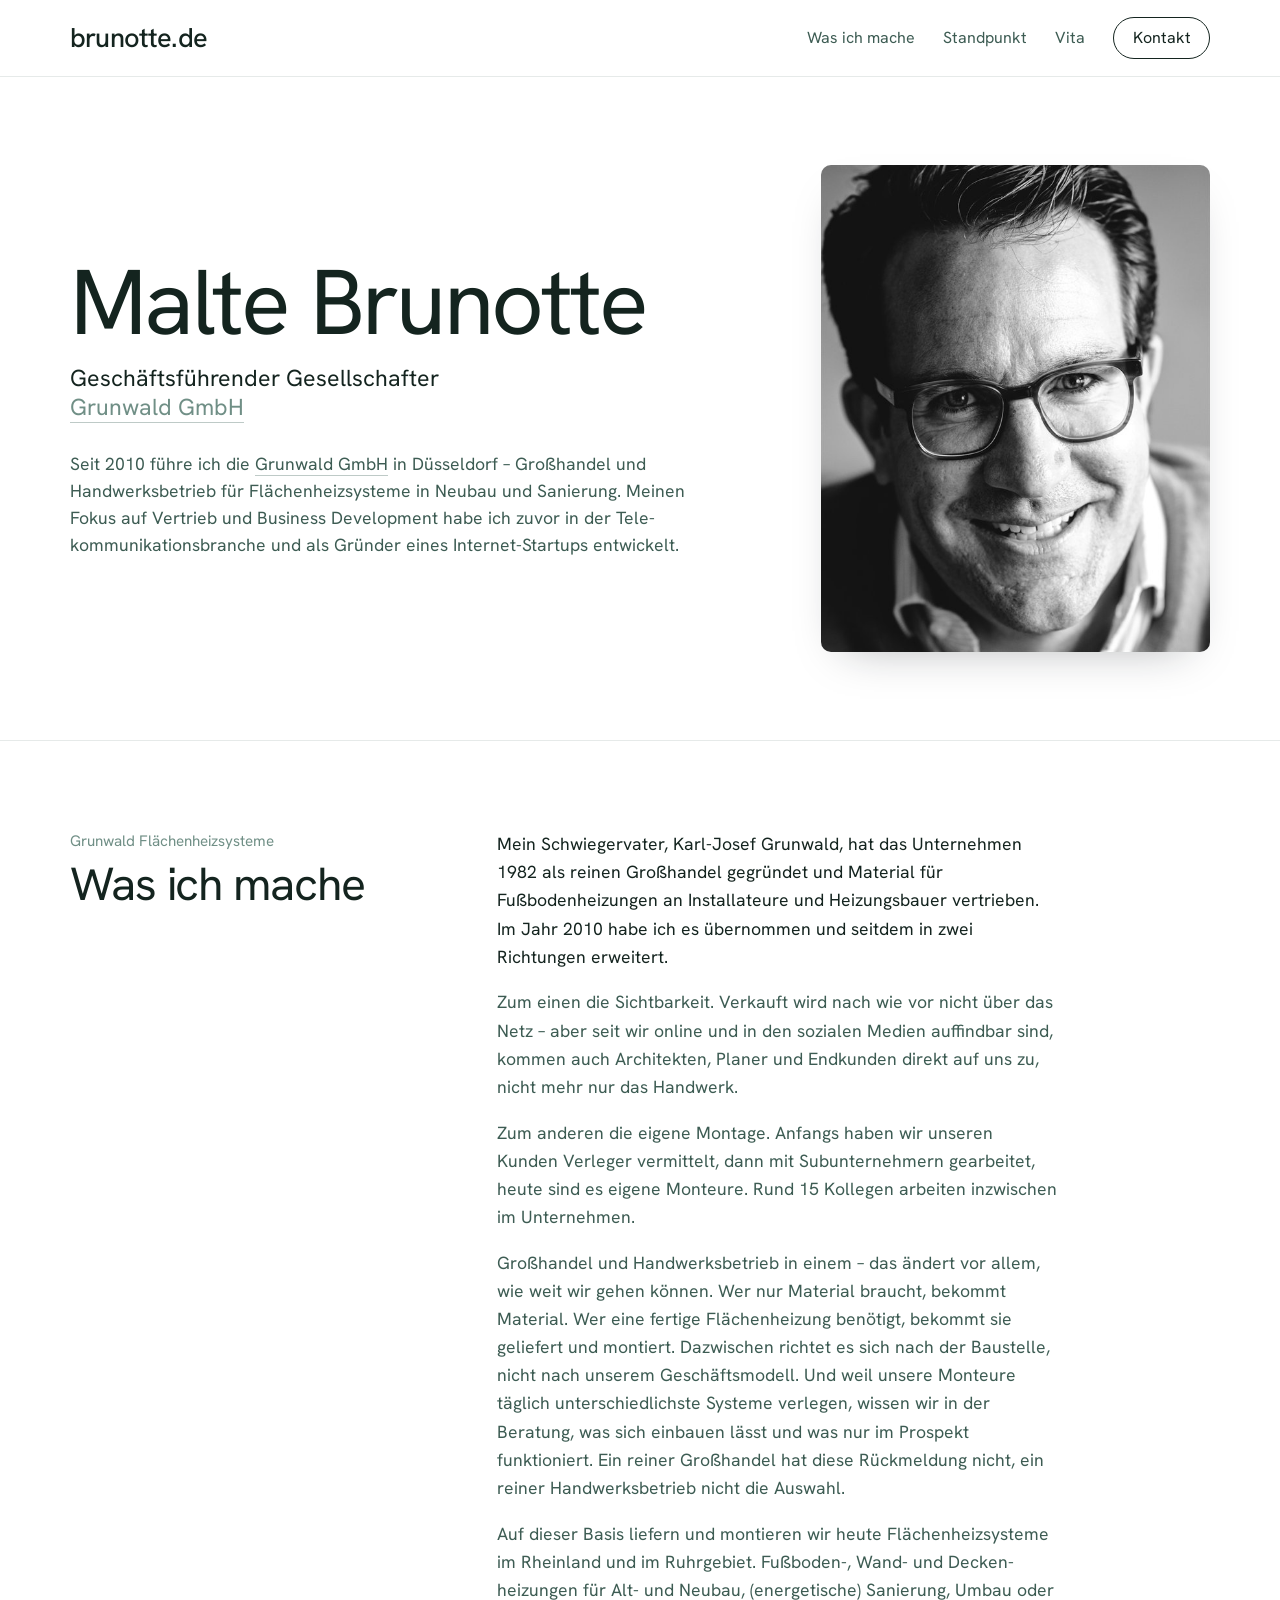
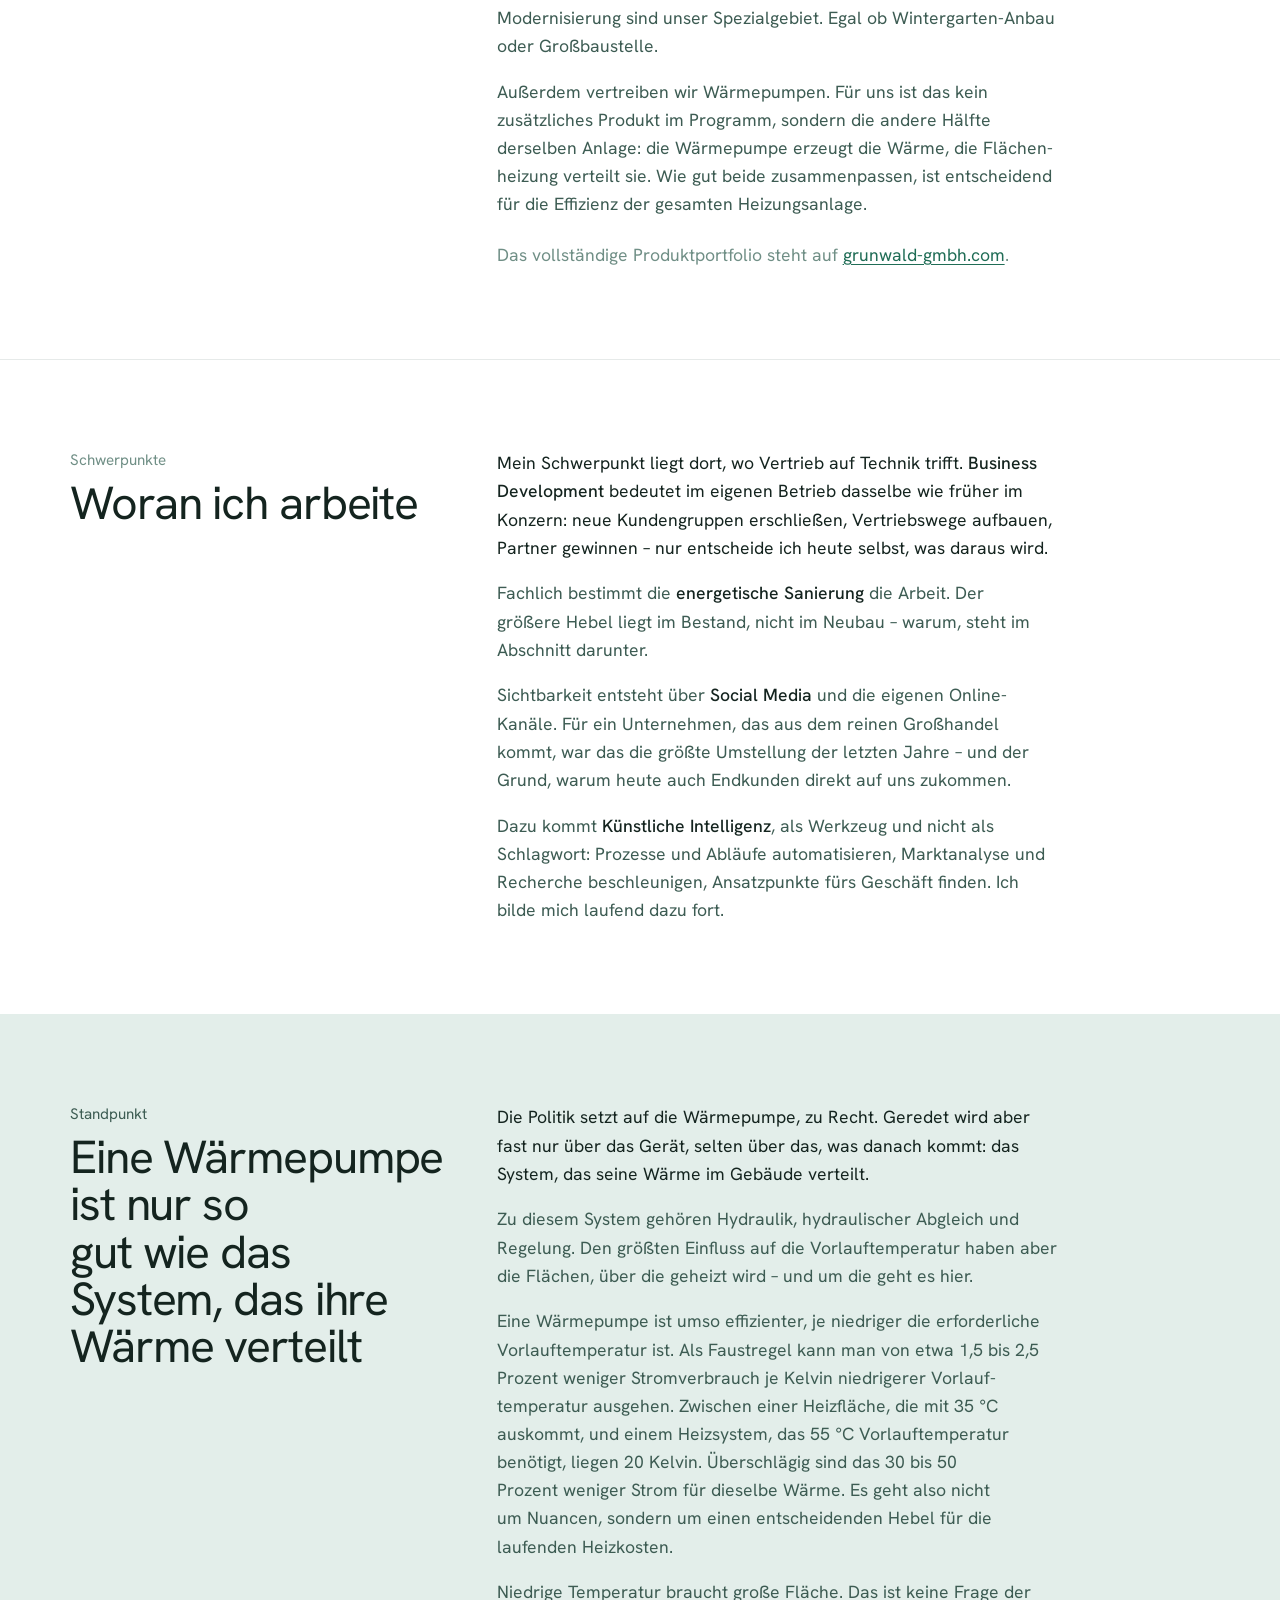
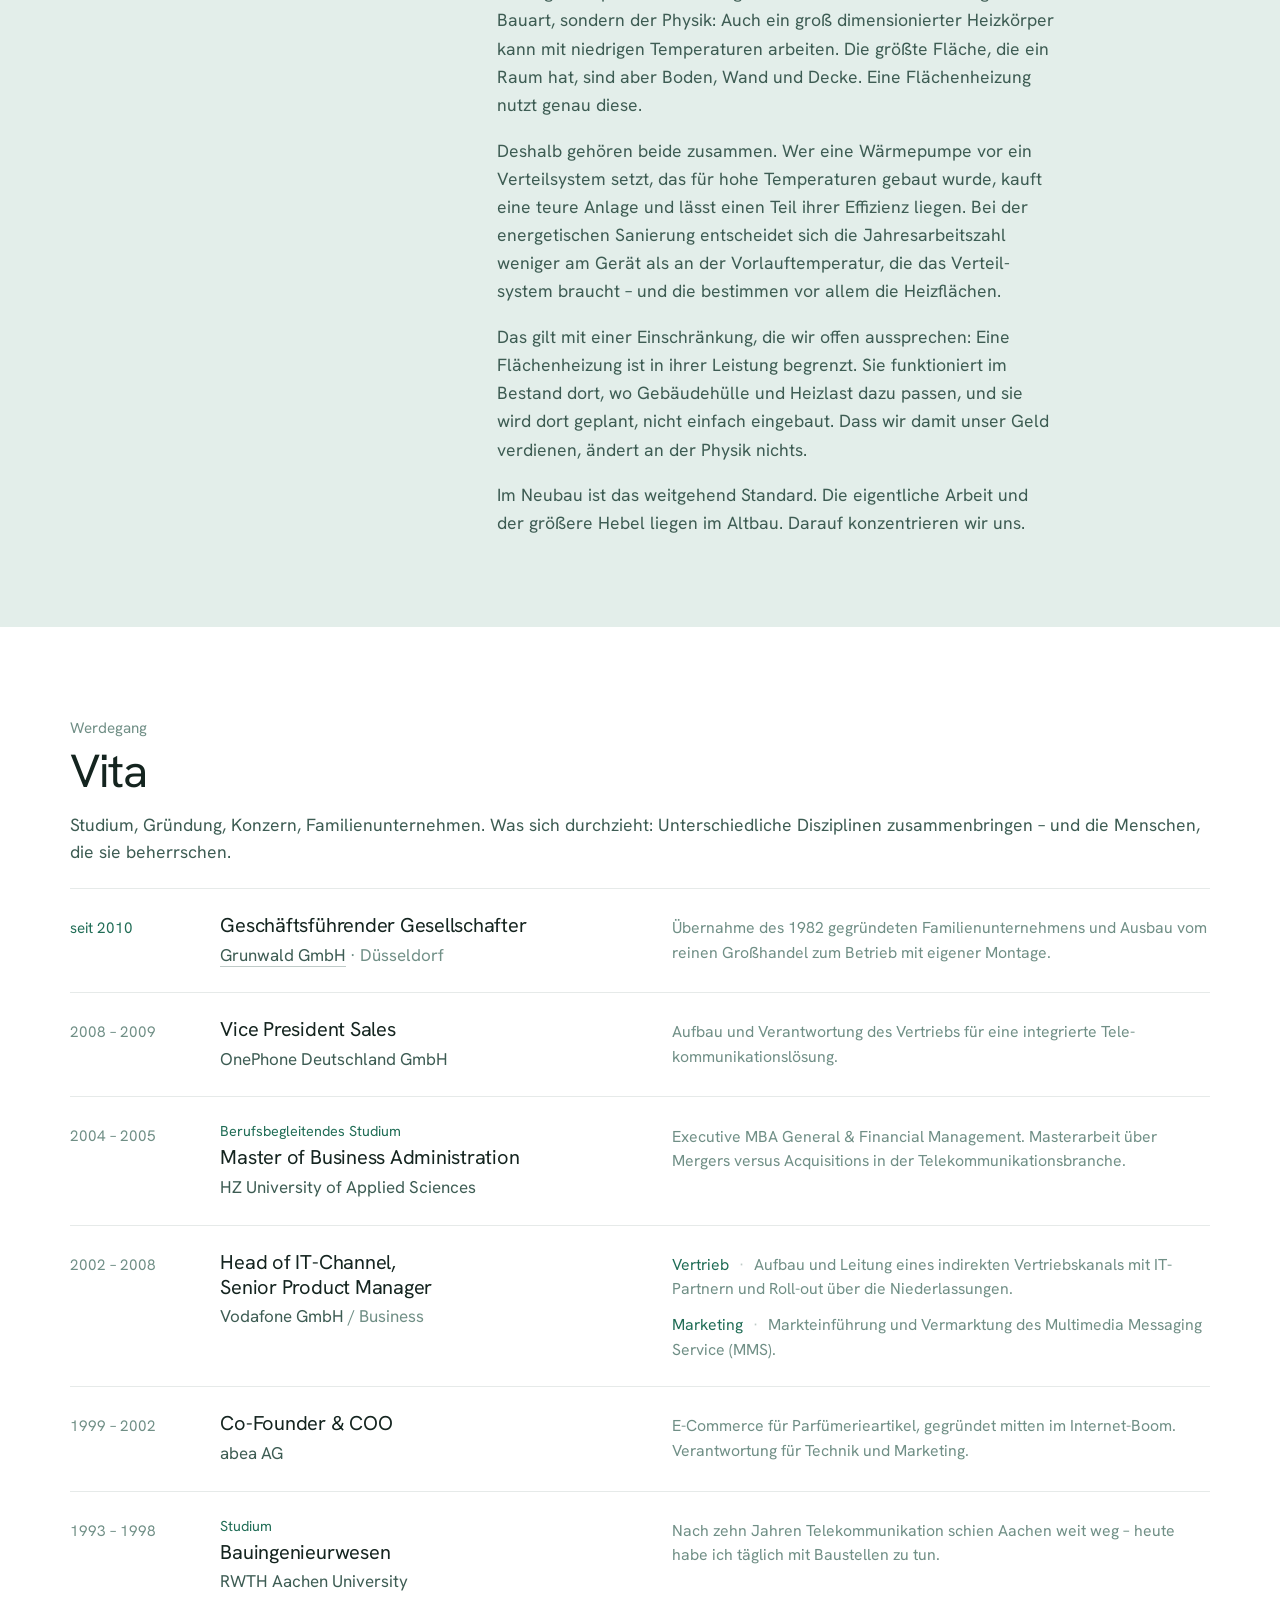
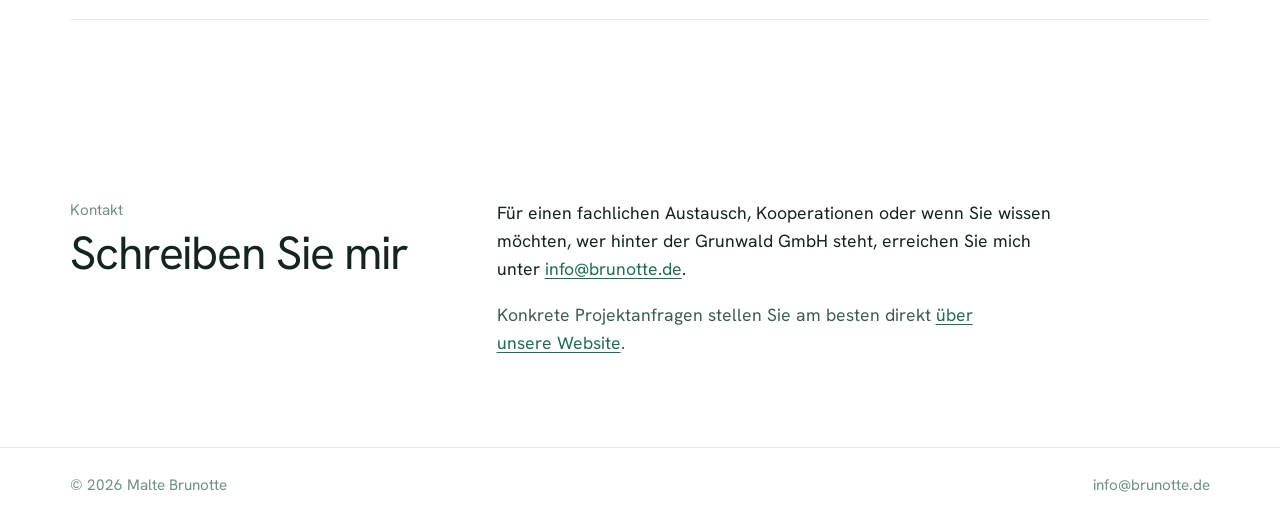
==== index.html @ ec1a7dae "Uebernahmejahr in den zweiten Satz, Zeitraum des Grosshandels offen gelassen Co-Authored-By: Claude " ====
<!DOCTYPE html>
<html lang="de">
<head>
<meta charset="utf-8">
<meta name="viewport" content="width=device-width, initial-scale=1">
<title>Malte Brunotte</title>
<meta name="description" content="Malte Brunotte – Geschäftsführender Gesellschafter der Grunwald GmbH in Düsseldorf. Flächenheizsysteme für Neubau und energetische Sanierung, Großhandel und Montage.">
<link rel="icon" href="favicon.ico" sizes="32x32">
<link rel="icon" type="image/png" sizes="16x16" href="favicon-16.png">
<link rel="icon" type="image/png" sizes="32x32" href="favicon-32.png">
<link rel="icon" type="image/png" sizes="192x192" href="icon-192.png">
<link rel="apple-touch-icon" sizes="180x180" href="apple-touch-icon.png">
<meta name="theme-color" content="#ffffff">
<link rel="preconnect" href="https://fonts.googleapis.com">
<link rel="preconnect" href="https://fonts.gstatic.com" crossorigin>
<link rel="stylesheet" href="https://fonts.googleapis.com/css2?family=Hanken+Grotesk:wght@300;400;500;600&display=swap">
<style>
  /* ============================================================
     ENTWURF Re-Design
     Farbe   · aus dem Logo: Navy #171C28 + Blau #2C6BF2
     Schrift · EINE Grotesk für alles, durchgehend Regular,
               enge Zeilen, keine Versallabels, keine Dekoration
               (Anlehnung an studiocaspar.com / Messina Sans)
     ============================================================ */
  :root {
    /* Fläche.
       Kein Schwarz: Schrift, Linien und Flächen liegen auf demselben
       Grünton wie der Akzent (Farbwinkel 162°), nur sehr viel dunkler
       bzw. heller. Alternative für --ink: #0f1c17 (noch tiefer) */
    --paper:         #ffffff;
    --surface:       #f4f6f5;
    --surface-hover: #edf0ef;
    --ink:           #14241f;
    --ink-soft:      #3d5c53;
    --muted:         #708f86;
    --line:          #e6eae9;
    --line-strong:   #becac7;
    /* Akzent – Hausfarbe der Grunwald GmbH (#206D56) */
    --accent:        #206d56;
    --accent-ink:    #17513f;
    --accent-soft:   #e3eeea;
    --on-accent:    #ffffff;

    /* Eine Schrift für die ganze Seite.
       Austauschbar: "Inter", "Instrument Sans", "Schibsted Grotesk" */
    --font: "Hanken Grotesk", -apple-system, "Segoe UI", system-ui, sans-serif;

    --radius: 10px;
    --measure: 56ch;
    /* Vorspann etwas breiter – lange Komposita reissen sonst Loecher in den Flattersatz */
    --measure-lead: 64ch;
    color-scheme: light;
  }
  @media (prefers-color-scheme: dark) {
    :root:not([data-theme="light"]) {
      --paper:         #0d1412;
      --surface:       #141d1a;
      --surface-hover: #19231f;
      --ink:           #ebf1ef;
      --ink-soft:      #bdd0ca;
      --muted:         #89a39b;
      --line:          #222e2a;
      --line-strong:   #33433d;
      --accent:        #5fbd9e;
      --accent-ink:    #8ad7bd;
      --accent-soft:   #13302a;
      --on-accent:    #0a110e;
      color-scheme: dark;
    }
  }
  :root[data-theme="dark"] {
    --paper:         #0d1412;
    --surface:       #141d1a;
    --surface-hover: #19231f;
    --ink:           #ebf1ef;
    --ink-soft:      #bdd0ca;
    --muted:         #89a39b;
    --line:          #222e2a;
    --line-strong:   #33433d;
    --accent:        #5fbd9e;
    --accent-ink:    #8ad7bd;
    --accent-soft:   #13302a;
    --on-accent:    #0a110e;
    color-scheme: dark;
  }

  /* ---------- Grundlagen ---------- */
  *, *::before, *::after { box-sizing: border-box; }
  html { scroll-behavior: smooth; }
  body {
    margin: 0;
    background: var(--paper);
    color: var(--ink);
    font-family: var(--font);
    font-size: 1.0625rem;
    font-weight: 400;
    /* gleichmaessigerer Flattersatz, keine einzelnen Woerter in der Schlusszeile
       - Ueberschriften setzen weiter unten bewusst balance dagegen */
    text-wrap: pretty;
    line-height: 1.5;
    -webkit-font-smoothing: antialiased;
  }
  p { margin: 0; }
  h1, h2, h3, h4 { margin: 0; font-weight: 400; text-wrap: balance; }
  a { color: var(--accent); text-underline-offset: 3px; }
  a:hover { color: var(--accent-ink); }
  :focus-visible { outline: 2px solid var(--accent); outline-offset: 3px; border-radius: 3px; }
  img { max-width: 100%; }

  .wrap { width: min(1140px, 100% - 3rem); margin-inline: auto; }
  .section[id], .contact[id] { scroll-margin-top: 86px; }

  /* Label: kleine, ruhige Vorzeile – keine Versalien, keine Sperrung */
  .label { font-size: 0.95rem; color: var(--muted); }

  /* Zahlen laufen immer auf gleicher Breite */
  .yrs, .num { font-variant-numeric: tabular-nums; }

  .org-link { color: inherit; text-decoration: none; border-bottom: 1px solid var(--line-strong); transition: color .15s, border-color .15s; }
  .org-link:hover { color: var(--accent); border-bottom-color: var(--accent); }

  /* E-Mail-Links sollen wie Text aussehen, nicht wie Akzent-Links */
  a.mail { color: inherit; text-decoration: none; transition: color .15s; }
  a.mail:hover { color: var(--accent); }

  /* ---------- Kopfzeile ---------- */
  .site-header {
    position: sticky; top: 0; z-index: 20;
    background: var(--paper);
    border-bottom: 1px solid var(--line);
  }
  .site-header .wrap {
    display: flex; align-items: center; justify-content: space-between;
    gap: 1.5rem; height: 76px;
  }
  /* Wortmarke – gesetzt in der Schrift der Seite, kein Bild */
  .wordmark {
    font-size: clamp(1.3rem, 2.4vw, 1.7rem);
    font-weight: 500;
    letter-spacing: -0.03em;
    line-height: 1;
    color: var(--ink);
    text-decoration: none;
    transition: color .15s;
  }
  .wordmark:hover { color: var(--accent); }

  .site-nav { display: flex; align-items: center; gap: 1.75rem; }
  .site-nav a {
    color: var(--ink-soft); text-decoration: none; font-size: 1rem;
    padding: 0.3rem 0; border-bottom: 1px solid transparent;
    transition: color .15s, border-color .15s;
  }
  .site-nav a:hover { color: var(--accent); border-bottom-color: var(--accent); }
  .site-nav a:active { color: var(--accent-ink); border-bottom-color: var(--accent-ink); }
  .site-nav .cta {
    border: 1px solid var(--ink); border-radius: 999px; padding: 0.5rem 1.15rem;
    color: var(--ink);
  }
  /* Wie die Wortmarke: Beim Überfahren wechselt der Knopf auf Grün,
     beim Drücken auf den dunkleren Grünton. */
  .site-nav .cta:hover { color: var(--accent); border-color: var(--accent); }
  .site-nav .cta:active { color: var(--accent-ink); border-color: var(--accent-ink); }
  @media (max-width: 720px) { .site-nav a:not(.cta) { display: none; } }

  /* ---------- Dunkles Band ---------- */

  /* ---------- Hero (hell) ---------- */
  .hero { padding: clamp(3rem, 7vw, 5.5rem) 0 clamp(3rem, 7vw, 5.5rem); border-bottom: 1px solid var(--line); }
  .hero-grid {
    display: grid; grid-template-columns: minmax(0, 1.5fr) minmax(0, 0.85fr);
    gap: clamp(2rem, 5vw, 4.5rem); align-items: center;
  }
  @media (max-width: 860px) { .hero-grid { grid-template-columns: 1fr; } }

  .hero h1 {
    font-size: clamp(3rem, 8.5vw, 5.75rem);
    line-height: 0.96;
    letter-spacing: -0.028em;
    margin-top: 0;
    color: var(--ink);
  }
  /* Rollen stapeln sich eng unter dem Namen – wie in der Vorlage */
  .hero .roles {
    margin-top: 1.1rem;
    font-size: clamp(1.1rem, 2.1vw, 1.45rem);
    line-height: 1.25;
    color: var(--muted);
  }
  .hero .roles strong { font-weight: 400; color: var(--ink); }
  .hero .lead {
    font-size: 1.1rem; line-height: 1.55; color: var(--ink-soft);
    max-width: var(--measure-lead); margin-top: 1.75rem;
  }

  /* Porträt */
  .portrait {
    position: relative; border-radius: var(--radius); overflow: hidden;
    background: var(--surface);
    box-shadow: 0 18px 44px -24px rgba(20, 23, 31, 0.35);
  }
  .portrait img {
    width: 100%; height: 100%; display: block;
    aspect-ratio: 4 / 5; object-fit: cover; object-position: 50% 42%;
  }
  @media (max-width: 860px) {
    .portrait { max-width: 340px; }
    .portrait img { aspect-ratio: 1 / 1; }
  }

  /* ---------- Abschnitte ---------- */
  .section { padding: clamp(3.5rem, 7vw, 6rem) 0; }
  .section + .section { border-top: 1px solid var(--line); }
  /* Der Standpunkt ist der einzige Meinungstext der Seite – deshalb bekommt er
     als einziger Abschnitt eine eigene Fläche. */
  .section.tinted { background: var(--accent-soft); }
  .section.tinted, .section.tinted + .section { border-top: 0; }
  .section.tinted .label { color: var(--ink-soft); }
  .hero + .section { border-top: 0; }
  .section-head { max-width: 44rem; margin-bottom: clamp(2rem, 4vw, 3rem); }
  .section-head h2 {
    font-size: clamp(1.9rem, 3.8vw, 2.9rem);
    line-height: 1.02;
    letter-spacing: -0.024em;
    margin-top: 0.5rem;
  }
  .section-head .lead {
    font-size: 1.1rem; line-height: 1.55; color: var(--ink-soft);
    margin-top: 1rem; max-width: var(--measure);
  }
  /* Vorspann über die volle Breite – fluchtet mit der Tabelle darunter */
  .section-head.wide, .section-head.wide .lead { max-width: none; }
  .section-head.wide { padding-bottom: 1.4rem; margin-bottom: 0; }

  /* ---------- Vita ----------
     Drei Spalten: Jahre · Funktion und Firma · Inhalte */
  .track { list-style: none; margin: 0; padding: 0; }
  .track > li {
    display: grid; grid-template-columns: 7rem minmax(0, 1fr) minmax(0, 1.3fr);
    gap: clamp(1rem, 3vw, 2.5rem); align-items: start;
    padding: 1.5rem 0; border-top: 1px solid var(--line);
  }
  .track > li:last-child { border-bottom: 1px solid var(--line); }
  @media (max-width: 860px) {
    .track > li { grid-template-columns: 7rem minmax(0, 1fr); }
    .track > li .role-detail { grid-column: 2; margin-top: 0.5rem; }
  }
  @media (max-width: 560px) {
    .track > li { grid-template-columns: 1fr; gap: 0.5rem; }
    .track > li .role-detail { grid-column: 1; margin-top: 0; }
  }
  .yrs { font-size: 0.95rem; color: var(--muted); padding-top: 0.25rem; line-height: 1.45; }
  .track .current .yrs .now { color: var(--accent); }

  .role-title { font-size: 1.25rem; line-height: 1.25; letter-spacing: -0.012em; }
  .role-org { color: var(--ink-soft); margin-top: 0.3rem; }
  .role-org .place { color: var(--muted); }

  /* Rechte Spalte: was an der Station tatsächlich entstanden ist */
  .role-detail { display: grid; gap: 0.7rem; padding-top: 0.2rem; }
  .role-note { color: var(--muted); font-size: 0.99rem; line-height: 1.55; }
  /* Funktionsbereich vor dem Text, z. B. Marketing / Vertrieb */
  .fn { color: var(--accent); margin-right: 0.6rem; }
  .fn::after { content: "·"; margin-left: 0.6rem; color: var(--line-strong); }

  /* Studium läuft in derselben Liste mit, wird aber als solches benannt */
  .study-label { font-size: 0.9rem; color: var(--accent); margin-bottom: 0.15rem; }

  /* ---------- Abschnitte mit Fließtext: Überschrift links, Text rechts ---------- */
  .section-grid-text {
    display: grid; grid-template-columns: minmax(0, 1fr) minmax(0, 1.9fr);
    gap: clamp(1.5rem, 4vw, 4rem); align-items: start;
  }
  @media (max-width: 860px) { .section-grid-text { grid-template-columns: 1fr; } }
  .section-grid-text .section-head { margin-bottom: 0; }

  .prose { display: grid; gap: 1.1rem; max-width: var(--measure); }
  .prose p { font-size: 1.1rem; line-height: 1.6; color: var(--ink-soft); }
  .prose p:first-child { color: var(--ink); }
  /* Schlagworte im Fließtext: eine Stufe kräftiger und in voller Schriftfarbe –
     keine echte Fettung, die gibt es sonst nirgends auf der Seite. */
  .prose strong { font-weight: 500; color: var(--ink); }
  /* Schlusszeile mit Verweis – gleiche Größe wie der Fließtext, nur gedämpfter */
  .prose .prose-note { color: var(--muted); margin-top: 0.3rem; }

  /* ---------- Kontakt ----------
     Gleiches Raster wie die Abschnitte darüber: Überschrift links, Inhalt rechts.
     Keine eigene Trennlinie – die Abschlusslinie der Vita grenzt bereits ab. */
  .contact { padding: clamp(3.5rem, 7vw, 6rem) 0; }
  /* Im Fließtext soll die Adresse als Link erkennbar sein, nicht als Text */
  .prose a.mail { color: var(--accent); text-decoration: underline; }
  .prose a.mail:hover { color: var(--accent-ink); }

  /* ---------- Fußzeile ---------- */
  .site-footer {
    background: var(--paper); color: var(--muted);
    border-top: 1px solid var(--line); padding: 1.6rem 0 2.2rem; font-size: 0.95rem;
  }
  .site-footer .wrap { display: flex; justify-content: space-between; gap: 1rem; flex-wrap: wrap; }

  @media (prefers-reduced-motion: reduce) {
    html { scroll-behavior: auto; }
    * { transition: none !important; animation: none !important; }
  }
</style>
</head>
<body>

<header class="site-header">
  <div class="wrap">
    <a class="wordmark" href="#top">brunotte.de</a>
    <nav class="site-nav" aria-label="Hauptnavigation">
      <a href="#arbeit">Was ich mache</a>
      <a href="#standpunkt">Standpunkt</a>
      <a href="#vita">Vita</a>
      <a class="cta" href="#kontakt">Kontakt</a>
    </nav>
  </div>
</header>

<main id="top">

  <!-- ===== Kopf ===== -->
  <section class="hero">
    <div class="wrap">
      <div class="hero-grid">
        <div>
          <h1>Malte Brunotte</h1>
          <p class="roles">
            <strong>Geschäfts­führender Gesellschafter</strong><br>
            <a class="org-link" href="https://www.grunwald-gmbh.com" target="_blank" rel="noopener">Grunwald GmbH</a>
          </p>
          <p class="lead">
            Seit 2010 führe ich die
            <a class="org-link" href="https://www.grunwald-gmbh.com" target="_blank" rel="noopener">Grunwald GmbH</a> in Düsseldorf –
            Groß­handel und Handwerks­betrieb für Flächen­heizsysteme in Neubau und Sanierung.
            Meinen Fokus auf Vertrieb und Business Development habe ich zuvor in der
            Tele­kommunikations­branche und als Gründer eines Internet-Startups entwickelt.
          </p>
        </div>

        <div class="portrait">
          <img src="portrait.jpg"
               srcset="portrait-600.jpg 600w, portrait.jpg 1000w"
               sizes="(max-width: 860px) 340px, 420px"
               alt="Porträt von Malte Brunotte"
               width="1000" height="1250" loading="eager" decoding="async">
        </div>
      </div>

    </div>
  </section>

  <!-- ===== Was ich mache ===== -->
  <section class="section" id="arbeit">
    <div class="wrap section-grid-text">
      <div class="section-head">
        <p class="label">Grunwald Flächen­heizsysteme</p>
        <h2>Was ich mache</h2>
      </div>
      <div class="prose">
        <p>
          Mein Schwieger­vater, Karl-Josef Grunwald, hat das Unternehmen 1982 als reinen
          Groß­handel gegründet und Material für Fußboden­heizungen an Installateure und
          Heizungs­bauer vertrieben. Im Jahr 2010 habe ich es übernommen und seitdem in zwei
          Richtungen erweitert.
        </p>
        <p>
          Zum einen die Sichtbarkeit. Verkauft wird nach wie vor nicht über das Netz – aber
          seit wir online und in den sozialen Medien auffindbar sind, kommen auch Architekten,
          Planer und Endkunden direkt auf uns zu, nicht mehr nur das Handwerk.
        </p>
        <p>
          Zum anderen die eigene Montage. Anfangs haben wir unseren Kunden Verleger vermittelt,
          dann mit Sub­unternehmern gearbeitet, heute sind es eigene Monteure. Rund 15 Kollegen
          arbeiten inzwischen im Unternehmen.
        </p>
        <p>
          Groß­handel und Handwerks­betrieb in einem – das ändert vor allem, wie weit wir gehen
          können. Wer nur Material braucht, bekommt Material. Wer eine fertige Flächen­heizung
          benötigt, bekommt sie geliefert und montiert. Dazwischen richtet es sich nach der
          Baustelle, nicht nach unserem Geschäfts­modell. Und weil unsere Monteure täglich
          unterschiedlichste Systeme verlegen, wissen wir in der Beratung, was sich einbauen
          lässt und was nur im Prospekt funktioniert. Ein reiner Groß­handel hat diese
          Rückmeldung nicht, ein reiner Handwerks­betrieb nicht die Auswahl.
        </p>
        <p>
          Auf dieser Basis liefern und montieren wir heute Flächen­heizsysteme im Rheinland und
          im Ruhrgebiet. Fußboden-, Wand- und Decken­heizungen für Alt- und Neubau,
          (energetische) Sanierung, Umbau oder Modernisierung sind unser Spezial­gebiet. Egal ob
          Wintergarten-Anbau oder Groß­baustelle.
        </p>
        <p>
          Außerdem vertreiben wir Wärmepumpen. Für uns ist das kein zusätzliches Produkt im
          Programm, sondern die andere Hälfte derselben Anlage: die Wärmepumpe erzeugt die
          Wärme, die Flächen­heizung verteilt sie. Wie gut beide zusammen­passen, ist
          entscheidend für die Effizienz der gesamten Heizungs­anlage.
        </p>
        <p class="prose-note">
          Das vollständige Produkt­portfolio steht auf
          <a href="https://www.grunwald-gmbh.com" target="_blank" rel="noopener">grunwald-gmbh.com</a>.
        </p>
      </div>
    </div>
  </section>

  <!-- ===== Schwerpunkte ===== -->
  <section class="section" id="schwerpunkte">
    <div class="wrap section-grid-text">
      <div class="section-head">
        <p class="label">Schwerpunkte</p>
        <h2>Woran ich arbeite</h2>
      </div>
      <div class="prose">
        <p>
          Mein Schwerpunkt liegt dort, wo Vertrieb auf Technik trifft.
          <strong>Business Development</strong> bedeutet im eigenen Betrieb dasselbe wie früher
          im Konzern: neue Kunden­gruppen erschließen, Vertriebs­wege aufbauen, Partner gewinnen –
          nur entscheide ich heute selbst, was daraus wird.
        </p>
        <p>
          Fachlich bestimmt die <strong>energetische Sanierung</strong> die Arbeit. Der größere
          Hebel liegt im Bestand, nicht im Neubau – warum, steht im Abschnitt darunter.
        </p>
        <p>
          Sichtbarkeit entsteht über <strong>Social Media</strong> und die eigenen
          Online-Kanäle. Für ein Unternehmen, das aus dem reinen Groß­handel kommt, war das die
          größte Umstellung der letzten Jahre – und der Grund, warum heute auch Endkunden
          direkt auf uns zukommen.
        </p>
        <p>
          Dazu kommt <strong>Künstliche Intelligenz</strong>, als Werkzeug und nicht als
          Schlagwort: Prozesse und Abläufe automatisieren, Markt­analyse und Recherche
          beschleunigen, Ansatzpunkte fürs Geschäft finden. Ich bilde mich laufend dazu fort.
        </p>
      </div>
    </div>
  </section>

  <!-- ===== Standpunkt ===== -->
  <section class="section tinted" id="standpunkt">
    <div class="wrap section-grid-text">
      <div class="section-head">
        <p class="label">Standpunkt</p>
        <h2>Eine Wärmepumpe ist nur so gut wie das System, das ihre Wärme verteilt</h2>
      </div>
      <div class="prose">
        <p>
          Die Politik setzt auf die Wärmepumpe, zu Recht. Geredet wird aber fast nur über das
          Gerät, selten über das, was danach kommt: das System, das seine Wärme im Gebäude
          verteilt.
        </p>
        <p>
          Zu diesem System gehören Hydraulik, hydraulischer Abgleich und Regelung. Den größten
          Einfluss auf die Vorlauf­temperatur haben aber die Flächen, über die geheizt wird – und
          um die geht es hier.
        </p>
        <p>
          Eine Wärmepumpe ist umso effizienter, je niedriger die erforderliche Vorlauf­temperatur
          ist. Als Faustregel kann man von etwa 1,5 bis 2,5 Prozent weniger Strom­verbrauch
          je Kelvin niedrigerer Vorlauf­temperatur ausgehen. Zwischen einer Heizfläche, die mit
          35&nbsp;°C auskommt, und einem Heizsystem, das 55&nbsp;°C Vorlauf­temperatur
          benötigt, liegen 20&nbsp;Kelvin. Überschlägig sind das 30 bis 50 Prozent weniger Strom
          für dieselbe Wärme. Es geht also nicht um Nuancen, sondern um einen entscheidenden
          Hebel für die laufenden Heizkosten.
        </p>
        <p>
          Niedrige Temperatur braucht große Fläche. Das ist keine Frage der Bauart, sondern der
          Physik: Auch ein groß dimensionierter Heiz­körper kann mit niedrigen Temperaturen
          arbeiten. Die größte Fläche, die ein Raum hat, sind aber Boden, Wand und Decke. Eine
          Flächen­heizung nutzt genau diese.
        </p>
        <p>
          Deshalb gehören beide zusammen. Wer eine Wärmepumpe vor ein Verteil­system setzt, das
          für hohe Temperaturen gebaut wurde, kauft eine teure Anlage und lässt einen Teil ihrer
          Effizienz liegen. Bei der energetischen Sanierung entscheidet sich die
          Jahres­arbeitszahl weniger am Gerät als an der Vorlauf­temperatur, die das Verteil­system
          braucht – und die bestimmen vor allem die Heiz­flächen.
        </p>
        <p>
          Das gilt mit einer Einschränkung, die wir offen aussprechen: Eine Flächen­heizung ist in
          ihrer Leistung begrenzt. Sie funktioniert im Bestand dort, wo Gebäudehülle und Heizlast
          dazu passen, und sie wird dort geplant, nicht einfach eingebaut. Dass wir damit unser
          Geld verdienen, ändert an der Physik nichts.
        </p>
        <p>
          Im Neubau ist das weitgehend Standard. Die eigentliche Arbeit und der größere Hebel
          liegen im Altbau. Darauf konzentrieren wir uns.
        </p>
      </div>
    </div>
  </section>

  <!-- ===== Vita ===== -->
  <section class="section" id="vita">
    <div class="wrap">
      <div class="section-head wide">
        <p class="label">Werdegang</p>
        <h2>Vita</h2>
        <p class="lead">
          Studium, Gründung, Konzern, Familien­unternehmen. Was sich durchzieht:
          Unterschiedliche Disziplinen zusammen­bringen – und die Menschen, die sie beherrschen.
        </p>
      </div>

      <ol class="track">
        <li class="current">
          <div class="yrs"><span class="now">seit 2010</span></div>
          <div class="role">
            <h3 class="role-title">Geschäfts­führender Gesellschafter</h3>
            <p class="role-org"><a class="org-link" href="https://www.grunwald-gmbh.com" target="_blank" rel="noopener">Grunwald GmbH</a> <span class="place">· Düsseldorf</span></p>
          </div>
          <div class="role-detail">
            <p class="role-note">Übernahme des 1982 gegründeten Familien­unternehmens und Ausbau vom reinen Groß­handel zum Betrieb mit eigener Montage.</p>
          </div>
        </li>
        <li>
          <div class="yrs">2008 – 2009</div>
          <div class="role">
            <h3 class="role-title">Vice President Sales</h3>
            <p class="role-org">OnePhone Deutschland GmbH</p>
          </div>
          <div class="role-detail">
            <p class="role-note">Aufbau und Verantwortung des Vertriebs für eine integrierte Tele­kommunikations­lösung.</p>
          </div>
        </li>
        <li class="study">
          <div class="yrs">2004 – 2005</div>
          <div class="role">
            <p class="study-label">Berufs­begleitendes Studium</p>
            <h3 class="role-title">Master of Business Administration</h3>
            <p class="role-org">HZ University of Applied Sciences</p>
          </div>
          <div class="role-detail">
            <p class="role-note">Executive MBA General &amp; Financial Management. Masterarbeit über Mergers versus Acquisitions in der Tele­kommunikations­branche.</p>
          </div>
        </li>
        <li>
          <div class="yrs">2002 – 2008</div>
          <div class="role">
            <h3 class="role-title">Head of IT-Channel,<br>Senior Product Manager</h3>
            <p class="role-org">Vodafone GmbH <span class="place">/ Business</span></p>
          </div>
          <div class="role-detail">
            <p class="role-note"><span class="fn">Vertrieb</span>Aufbau und Leitung eines indirekten Vertriebs­kanals mit IT-Partnern und Roll-out über die Nieder­lassungen.</p>
            <p class="role-note"><span class="fn">Marketing</span>Markt­einführung und Vermarktung des Multimedia Messaging Service (MMS).</p>
          </div>
        </li>
        <li>
          <div class="yrs">1999 – 2002</div>
          <div class="role">
            <h3 class="role-title">Co-Founder &amp; COO</h3>
            <p class="role-org">abea AG</p>
          </div>
          <div class="role-detail">
            <p class="role-note">E-Commerce für Parfümerie­artikel, gegründet mitten im Internet-Boom. Verantwortung für Technik und Marketing.</p>
          </div>
        </li>
        <li class="study">
          <div class="yrs">1993 – 1998</div>
          <div class="role">
            <p class="study-label">Studium</p>
            <h3 class="role-title">Bauingenieur­wesen</h3>
            <p class="role-org">RWTH Aachen University</p>
          </div>
          <div class="role-detail">
            <p class="role-note">Nach zehn Jahren Tele­kommunikation schien Aachen weit weg – heute habe ich täglich mit Baustellen zu tun.</p>
          </div>
        </li>
      </ol>
    </div>
  </section>

</main>

<!-- ===== Kontakt ===== -->
<section class="contact" id="kontakt">
  <div class="wrap section-grid-text">
    <div class="section-head">
      <p class="label">Kontakt</p>
      <h2>Schreiben Sie mir</h2>
    </div>
    <div class="prose">
      <p>
        Für einen fachlichen Austausch, Kooperationen oder wenn Sie wissen möchten, wer hinter
        der Grunwald GmbH steht, erreichen Sie mich unter
        <span class="mail" data-u="info" data-d="brunotte.de">info [at] brunotte.de</span>.
      </p>
      <p>
        Konkrete Projekt­anfragen stellen Sie am besten direkt
        <a href="https://grunwald-gmbh.com/#finden" target="_blank" rel="noopener">über unsere Website</a>.
      </p>
    </div>
  </div>
</section>

<footer class="site-footer">
  <div class="wrap">
    <span>© 2026 Malte Brunotte</span>
    <span class="mail" data-u="info" data-d="brunotte.de">info [at] brunotte.de</span>
  </div>
</footer>

<script>
  /* Die E-Mail-Adresse steht nirgends vollständig im Quelltext, sondern wird
     erst im Browser aus Benutzer und Domain zusammengesetzt. Einfache
     Adress-Sammler lesen nur den Quelltext und finden dort nichts Brauchbares.
     Ohne JavaScript bleibt die lesbare Schreibweise "info [at] brunotte.de". */
  document.querySelectorAll('span.mail').forEach(function (el) {
    var addr = el.dataset.u + String.fromCharCode(64) + el.dataset.d;
    var a = document.createElement('a');
    a.className = el.className;
    a.href = 'mail' + 'to:' + addr;
    a.textContent = addr;
    a.rel = 'nofollow';
    el.replaceWith(a);
  });
</script>

</body>
</html>
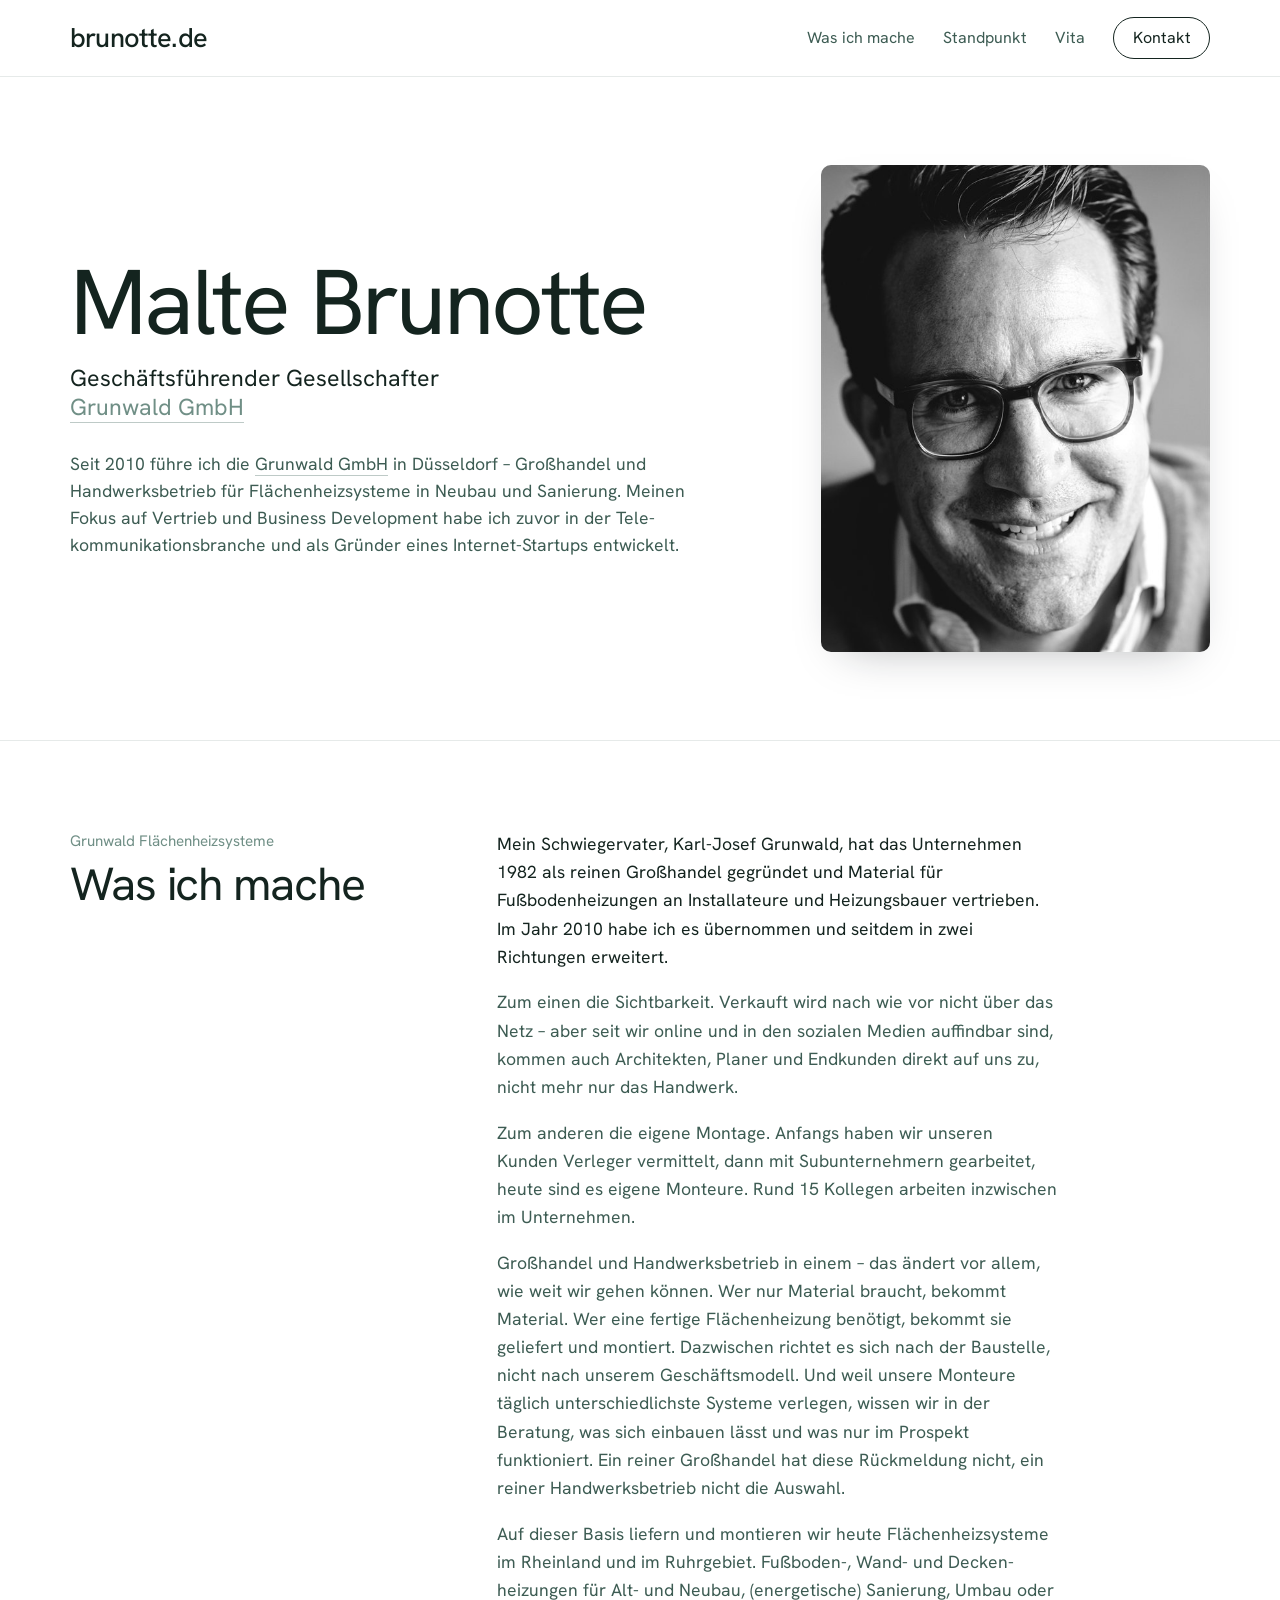
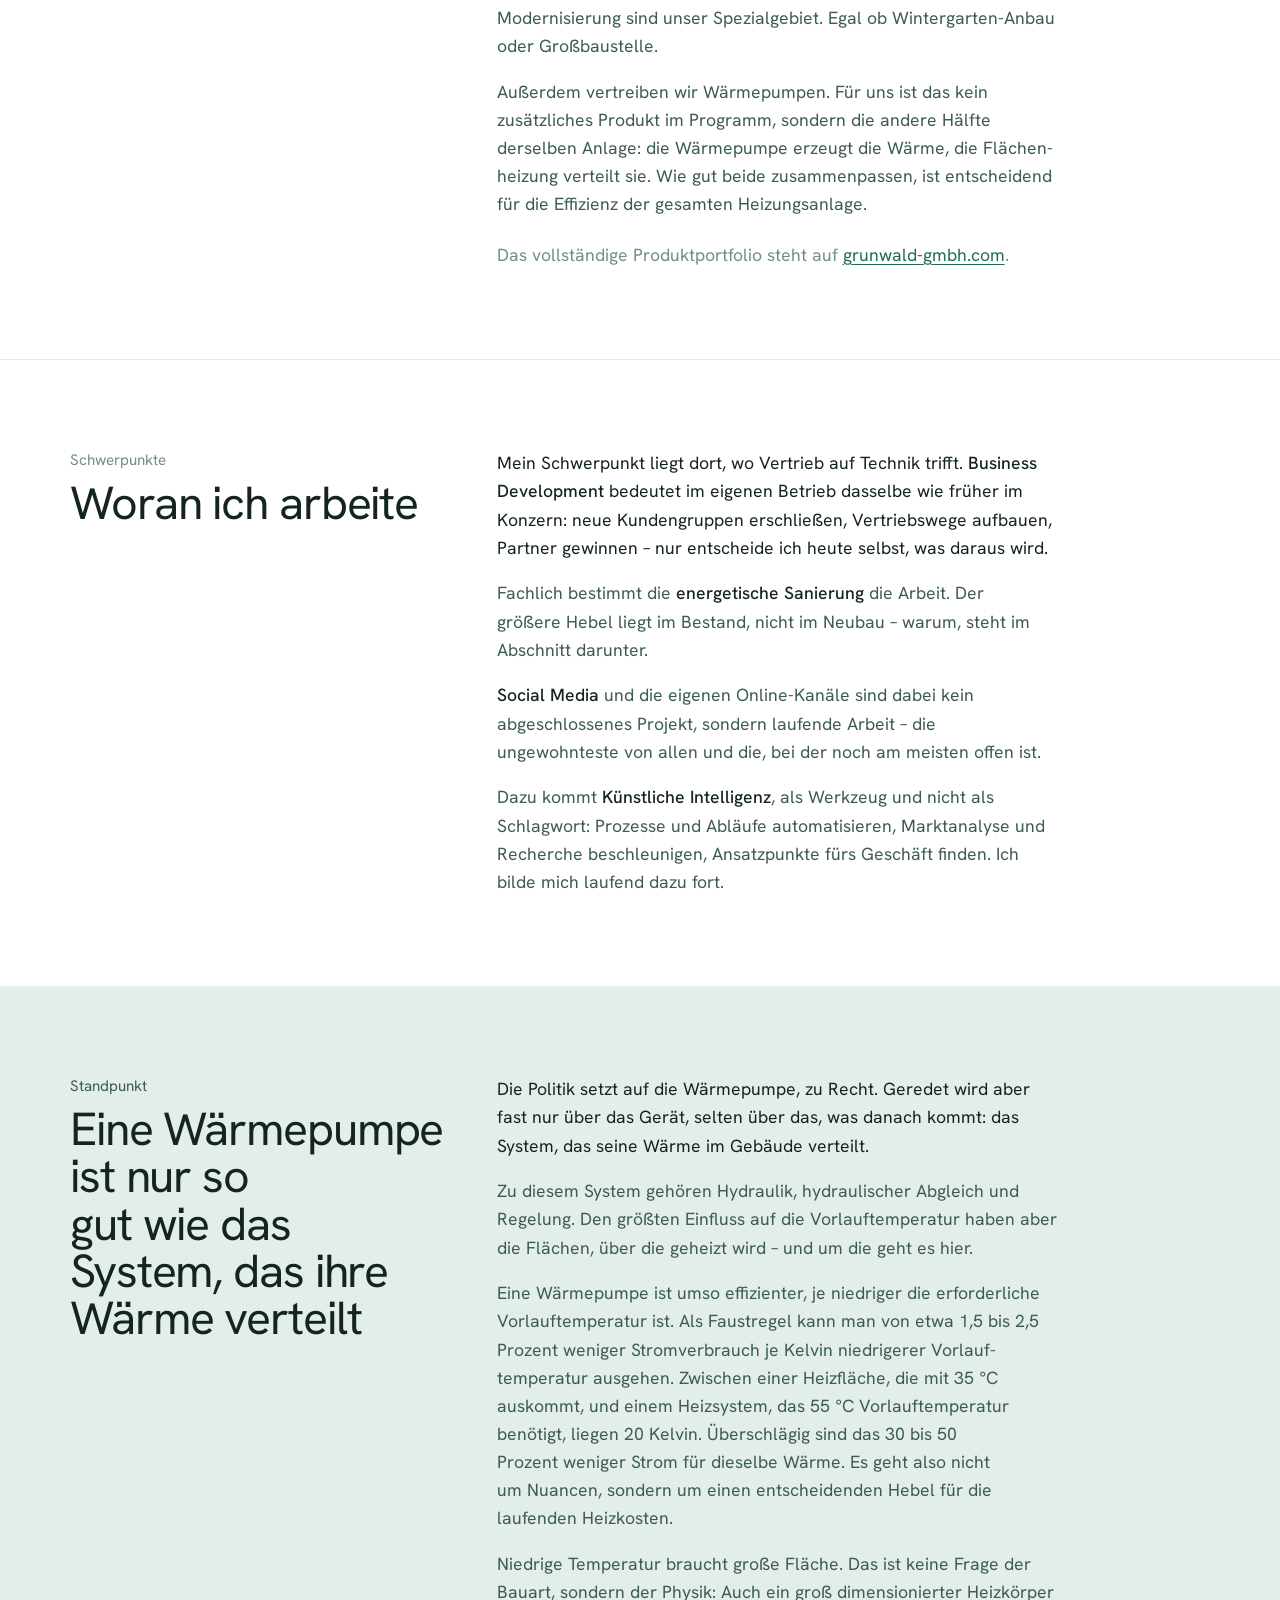
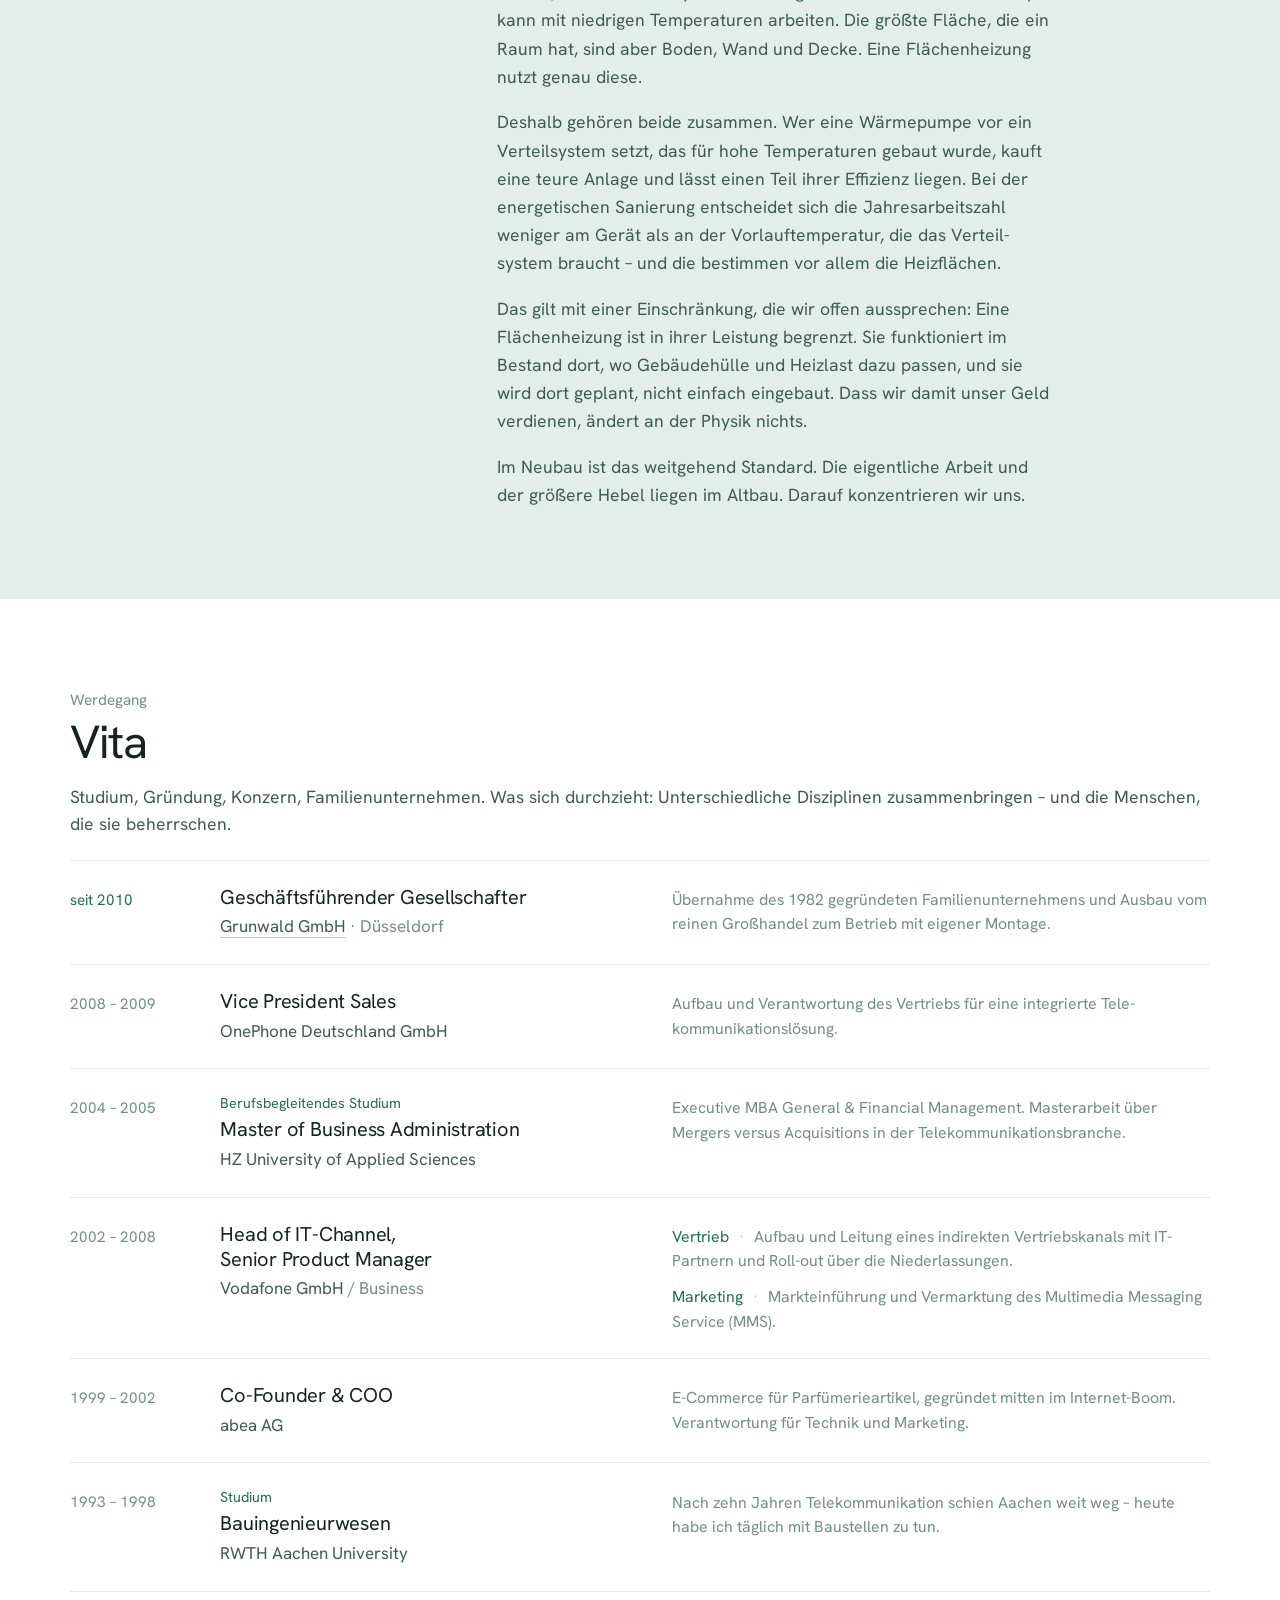
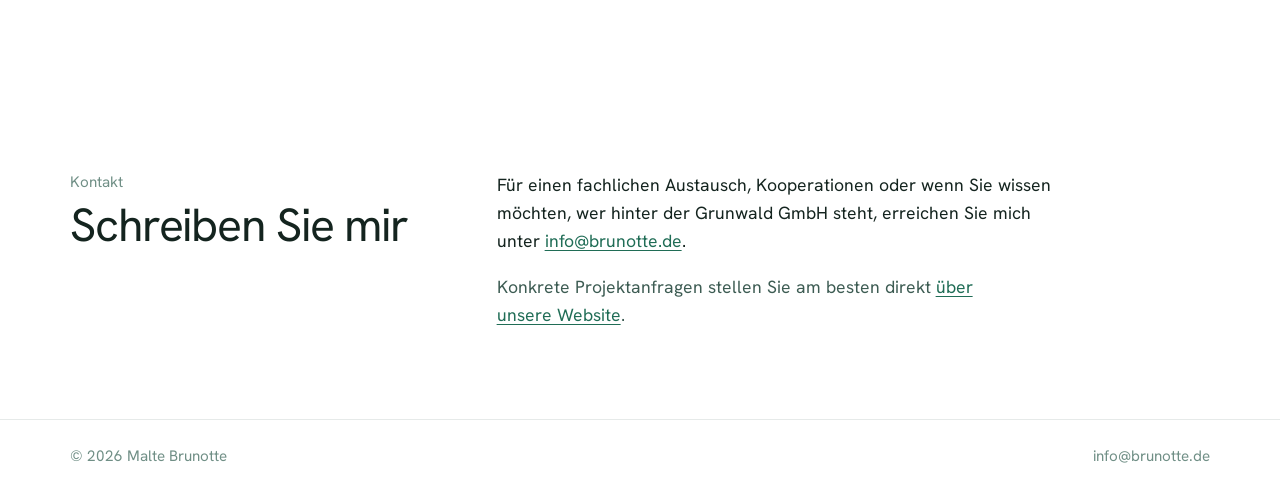
==== commit eebe7de5: "Sichtbarkeits-Absatz entdoppelt: laufende Arbeit statt Rueckblick Co-Authored-By: Claude Opus 5 <nor" ====
--- a/index.html
+++ b/index.html
@@ -423,10 +423,9 @@
           Hebel liegt im Bestand, nicht im Neubau – warum, steht im Abschnitt darunter.
         </p>
         <p>
-          Sichtbarkeit entsteht über <strong>Social Media</strong> und die eigenen
-          Online-Kanäle. Für ein Unternehmen, das aus dem reinen Groß­handel kommt, war das die
-          größte Umstellung der letzten Jahre – und der Grund, warum heute auch Endkunden
-          direkt auf uns zukommen.
+          <strong>Social Media</strong> und die eigenen Online-Kanäle sind dabei kein
+          abgeschlossenes Projekt, sondern laufende Arbeit – die ungewohnteste von allen und
+          die, bei der noch am meisten offen ist.
         </p>
         <p>
           Dazu kommt <strong>Künstliche Intelligenz</strong>, als Werkzeug und nicht als
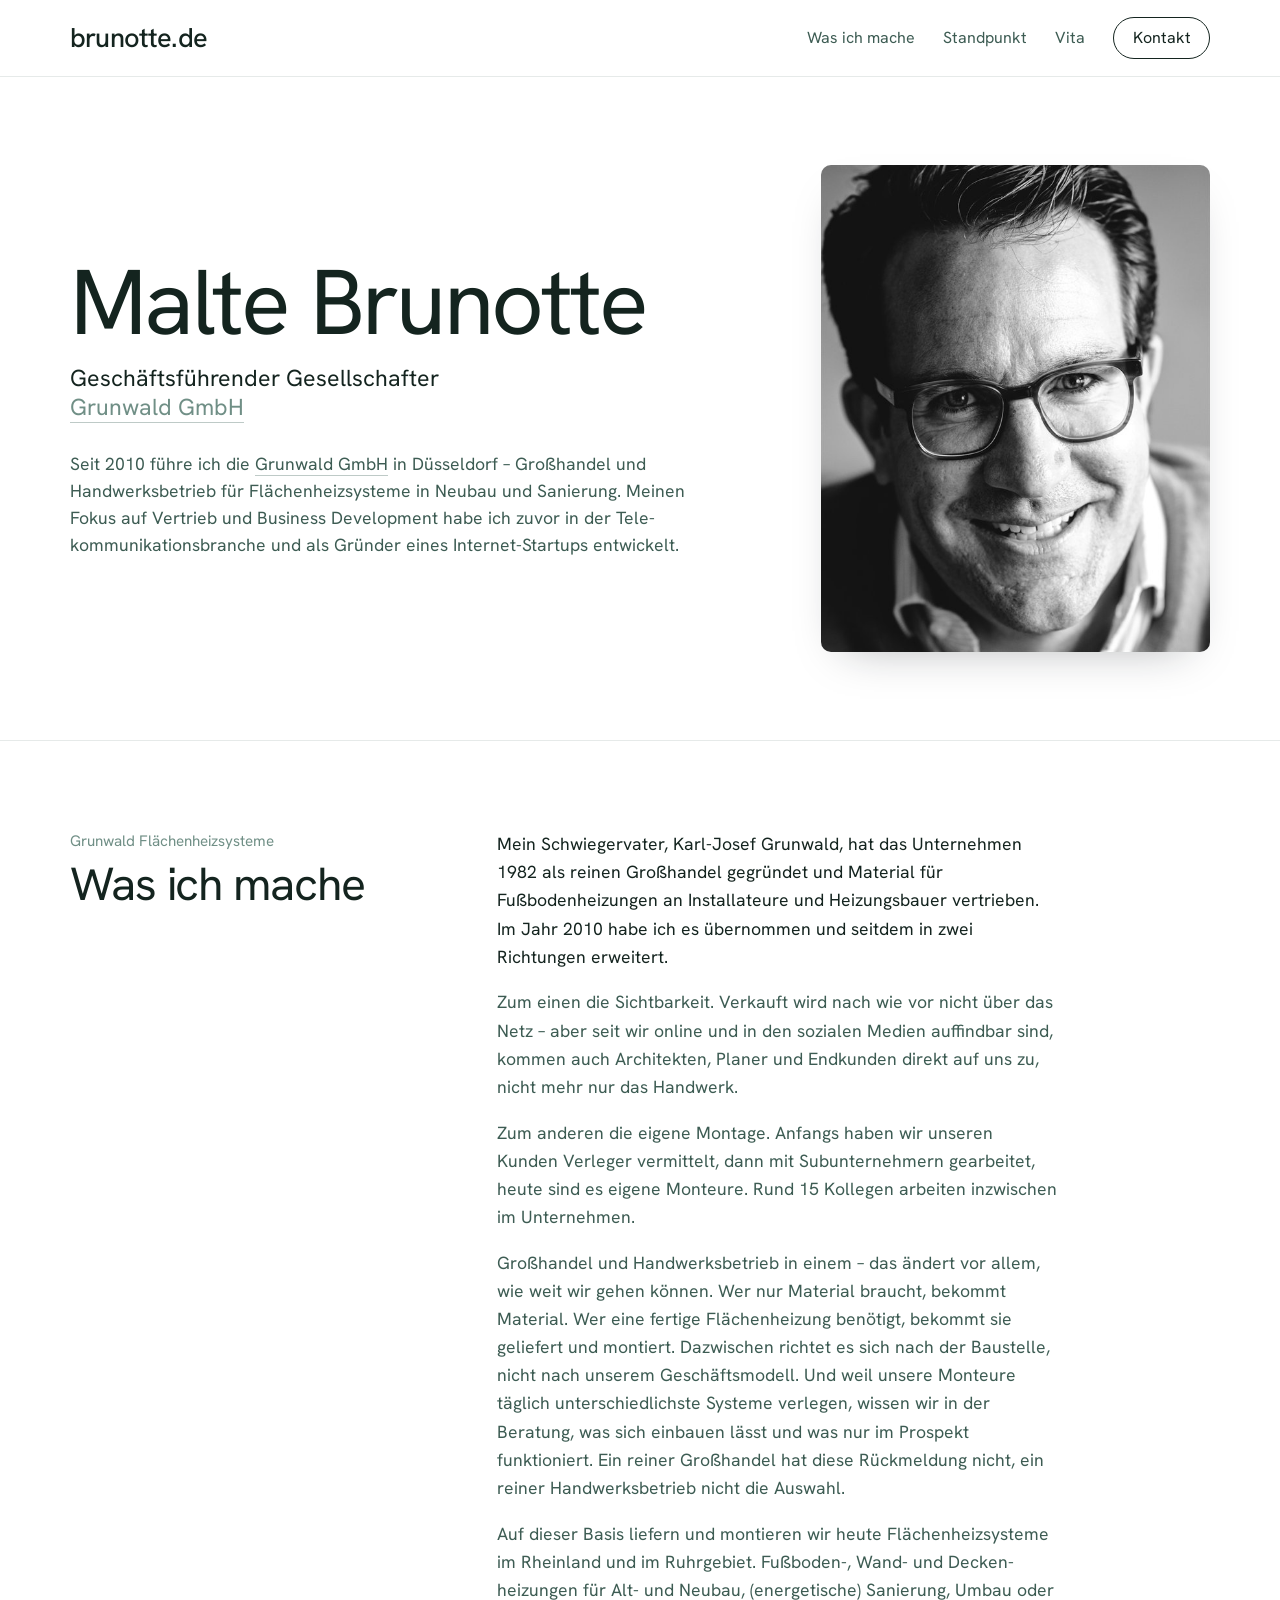
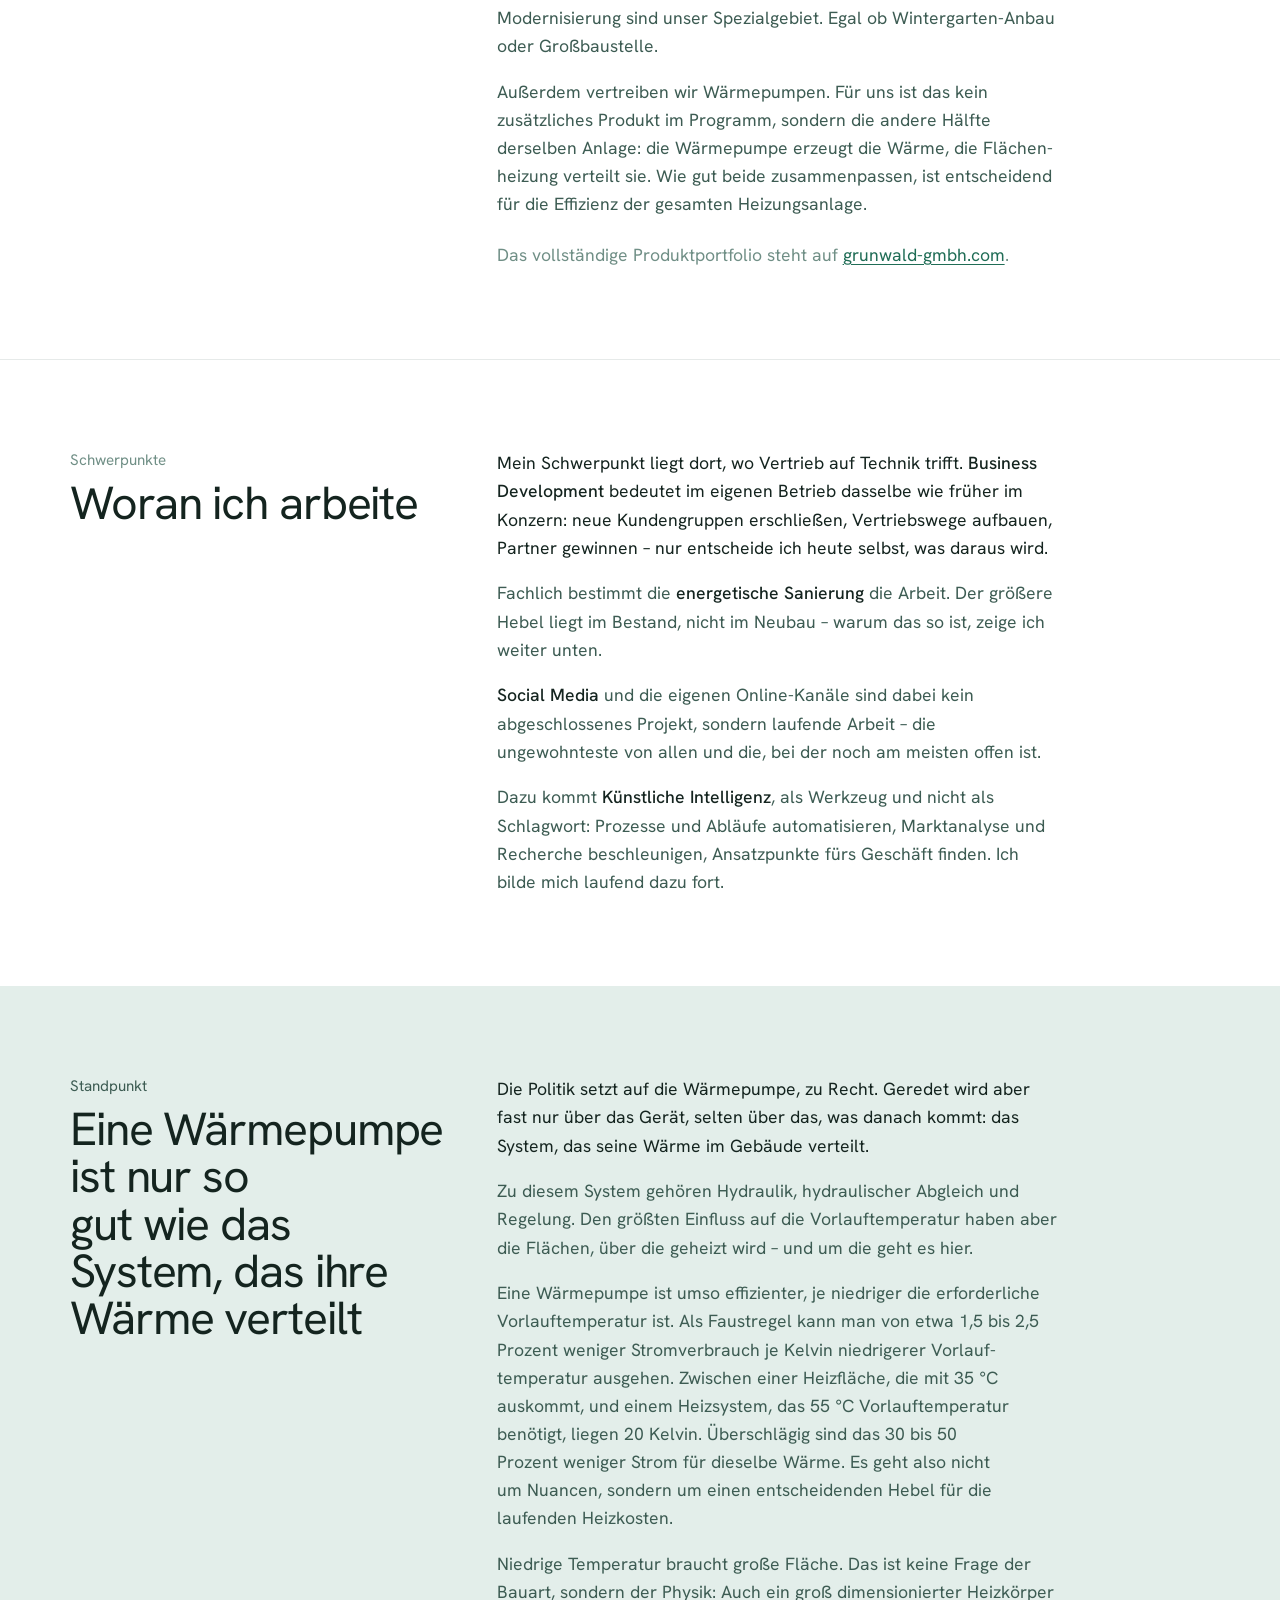
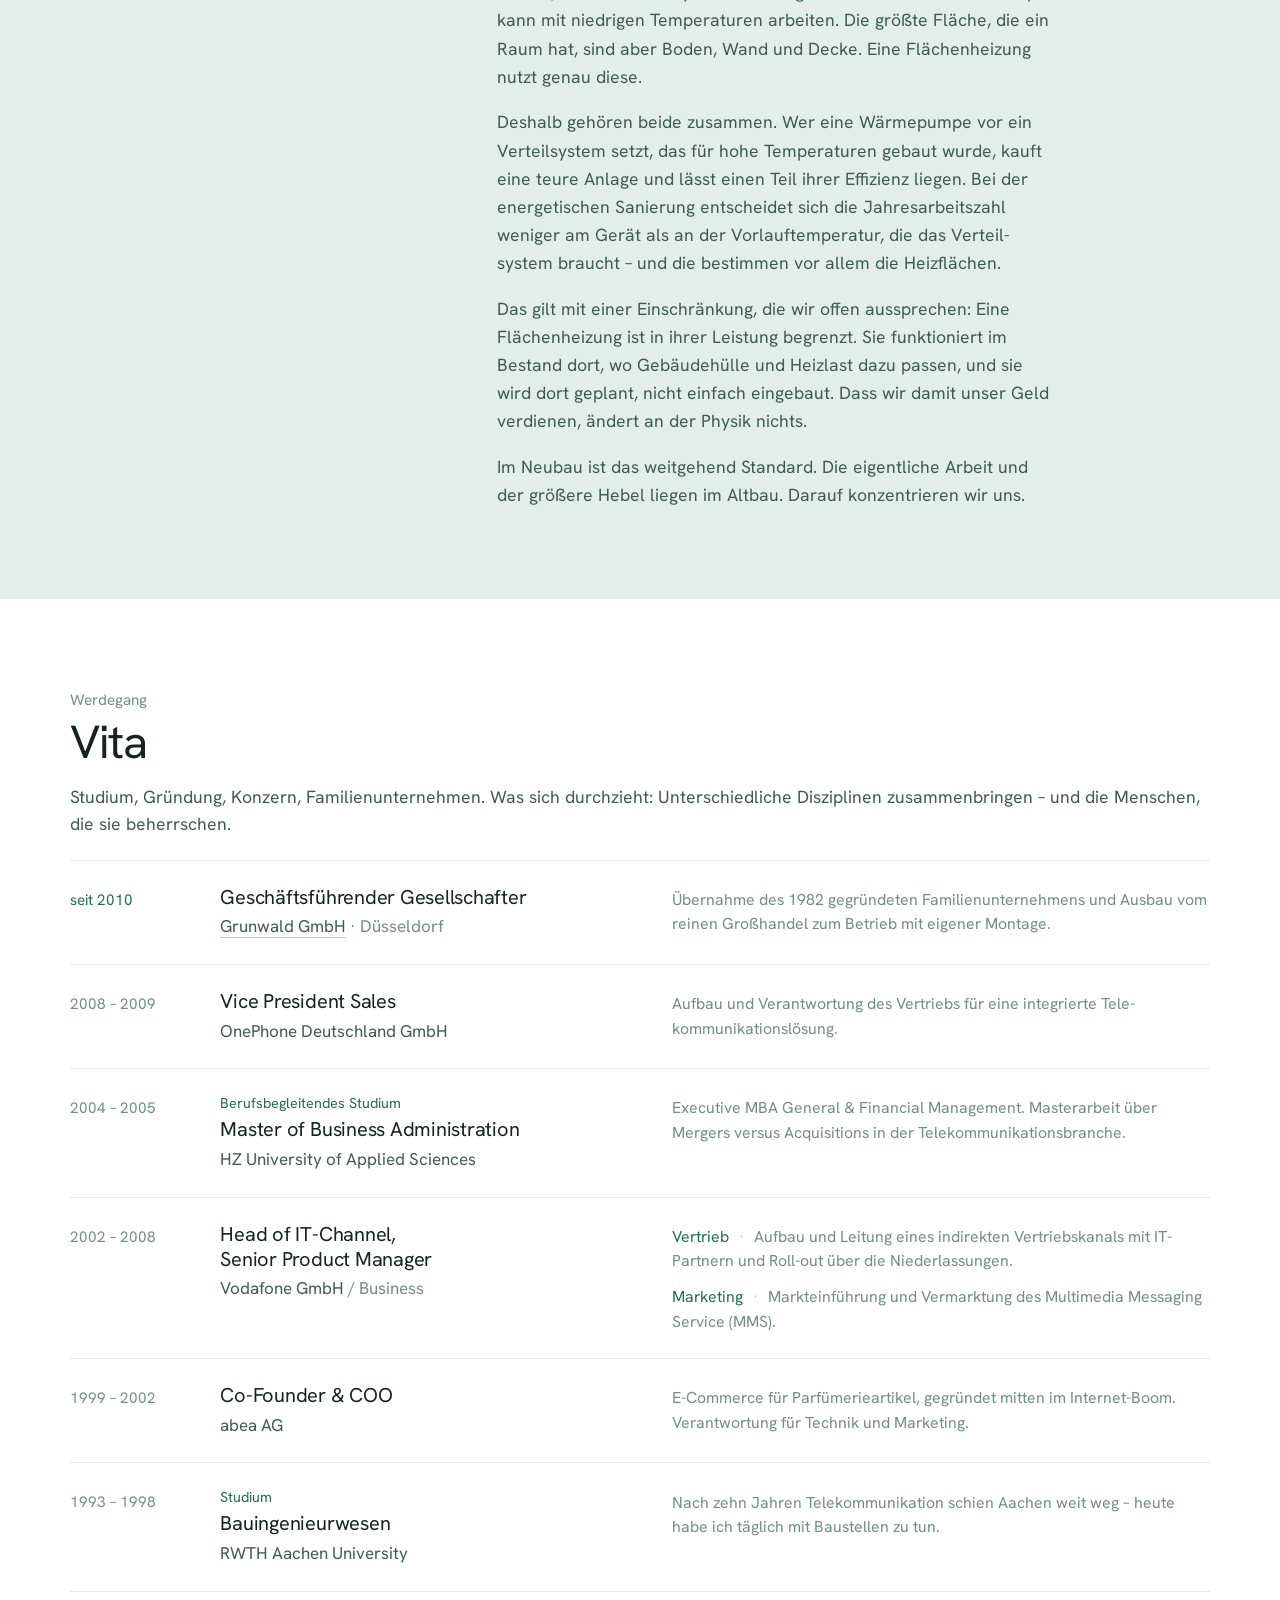
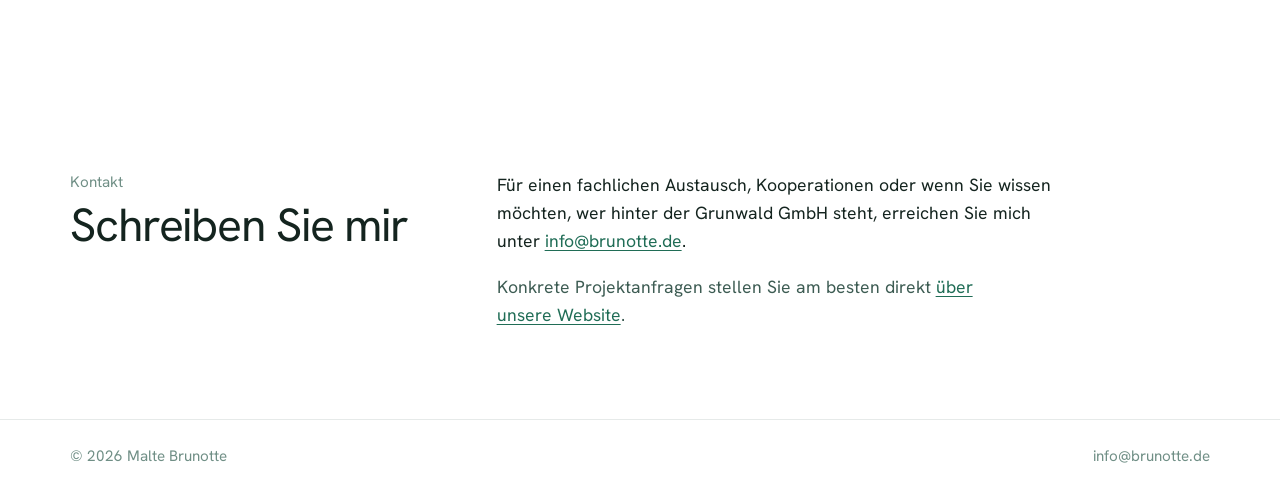
==== commit 1753154f: "Verweis auf den Standpunkt fluessiger formuliert Co-Authored-By: Claude Opus 5 <noreply@anthropic.co" ====
--- a/index.html
+++ b/index.html
@@ -420,7 +420,7 @@
         </p>
         <p>
           Fachlich bestimmt die <strong>energetische Sanierung</strong> die Arbeit. Der größere
-          Hebel liegt im Bestand, nicht im Neubau – warum, steht im Abschnitt darunter.
+          Hebel liegt im Bestand, nicht im Neubau – warum das so ist, zeige ich weiter unten.
         </p>
         <p>
           <strong>Social Media</strong> und die eigenen Online-Kanäle sind dabei kein
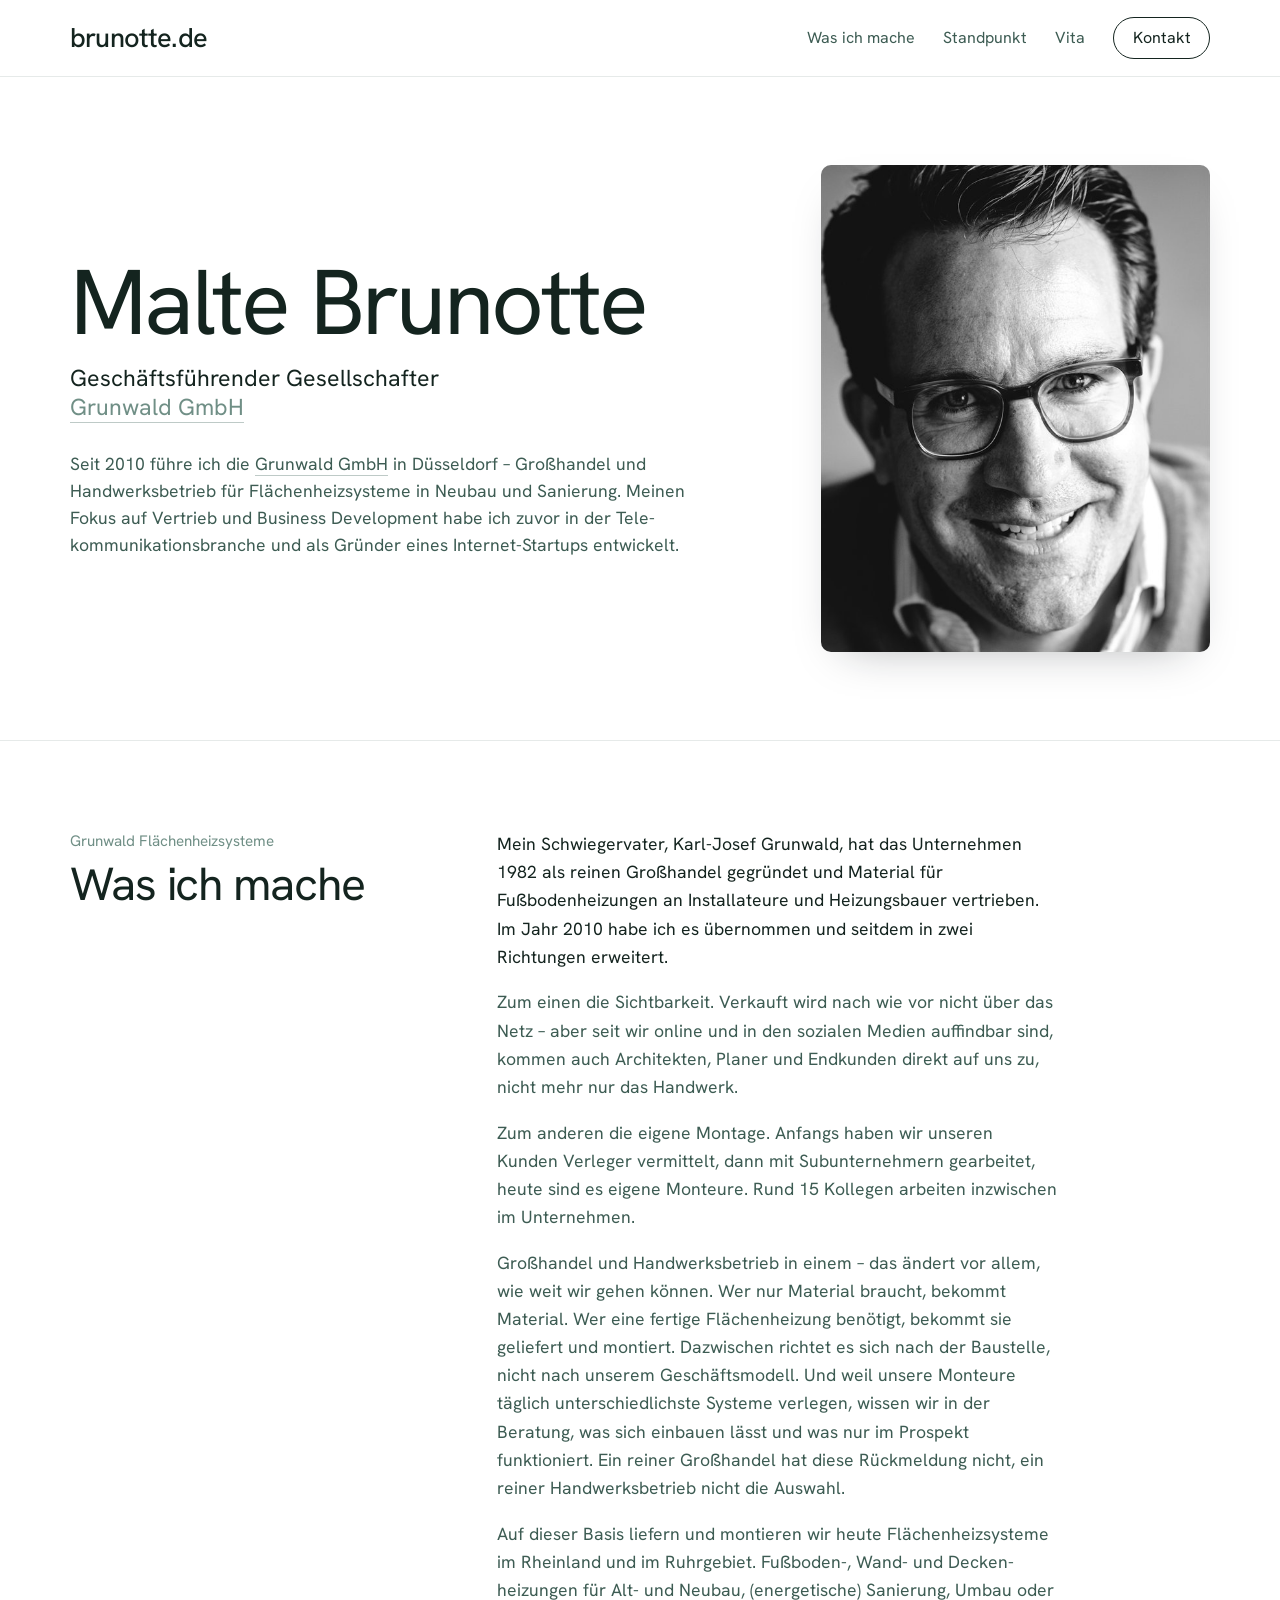
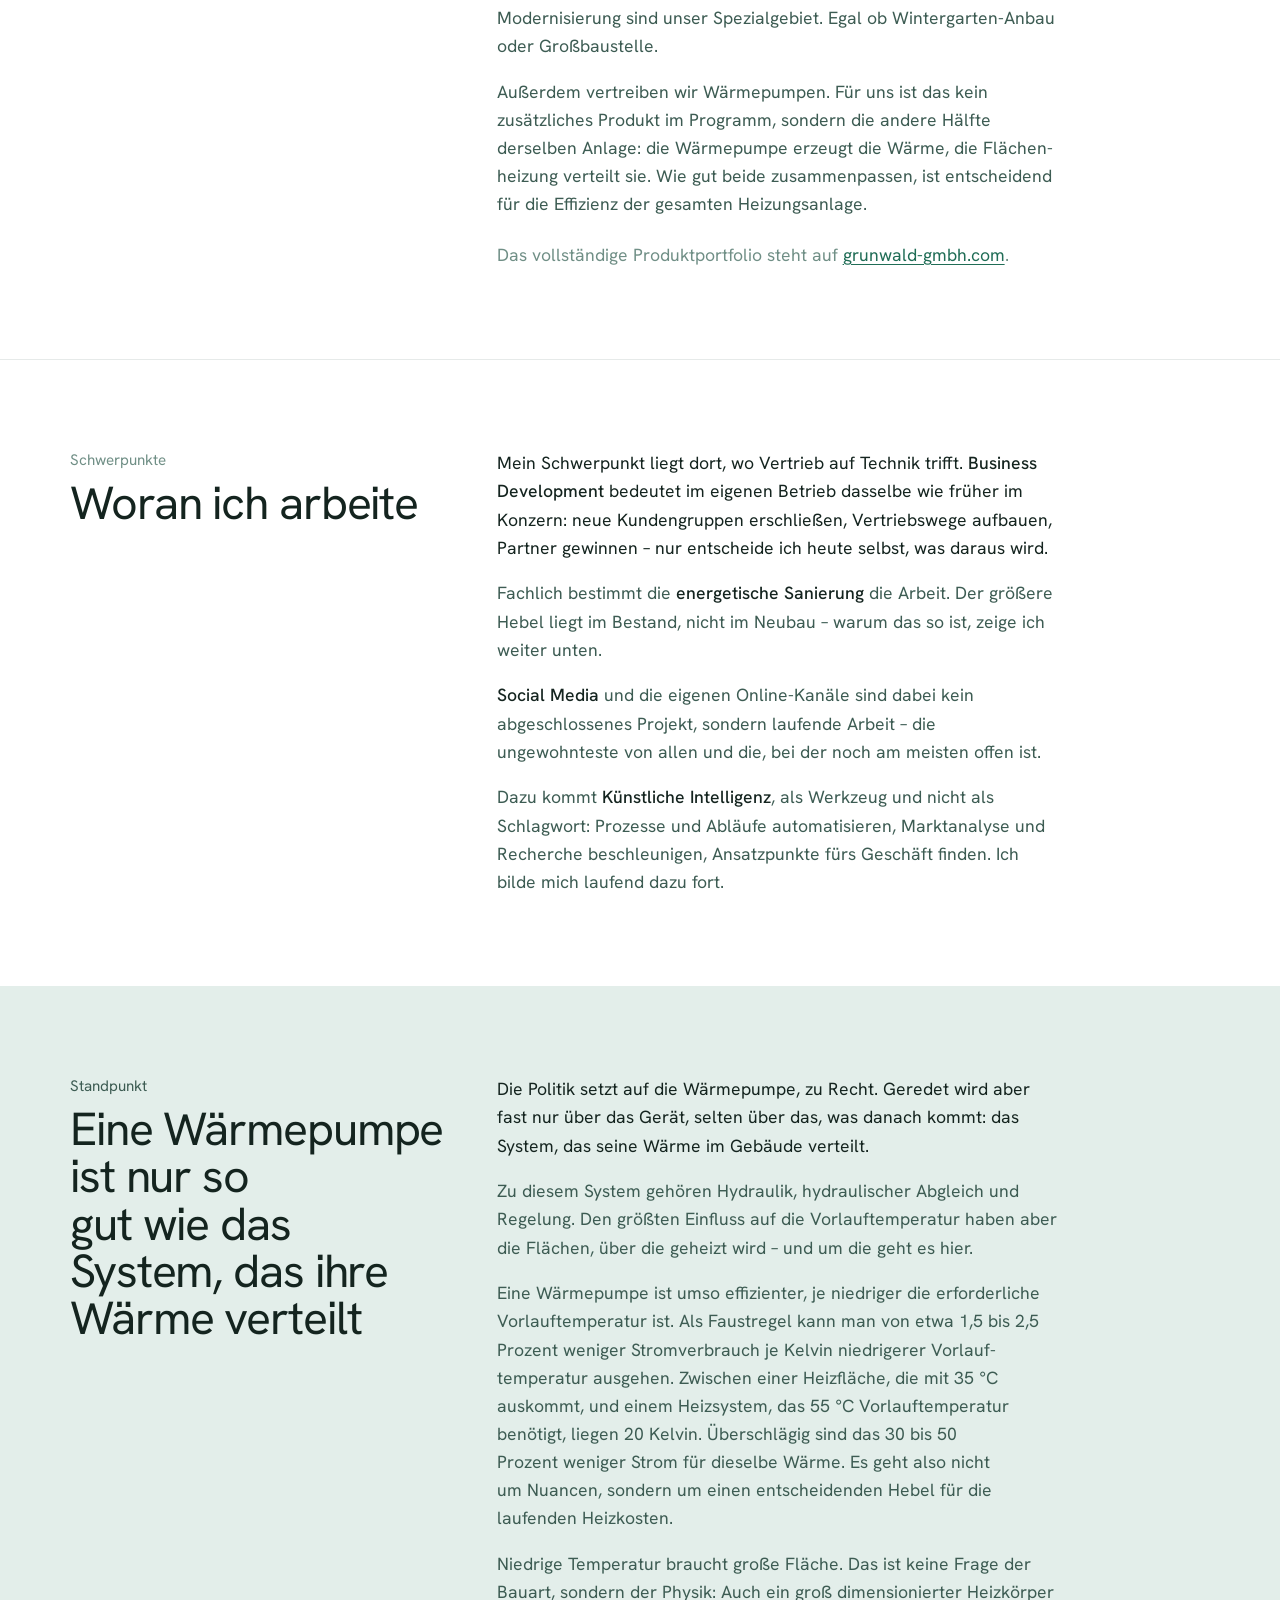
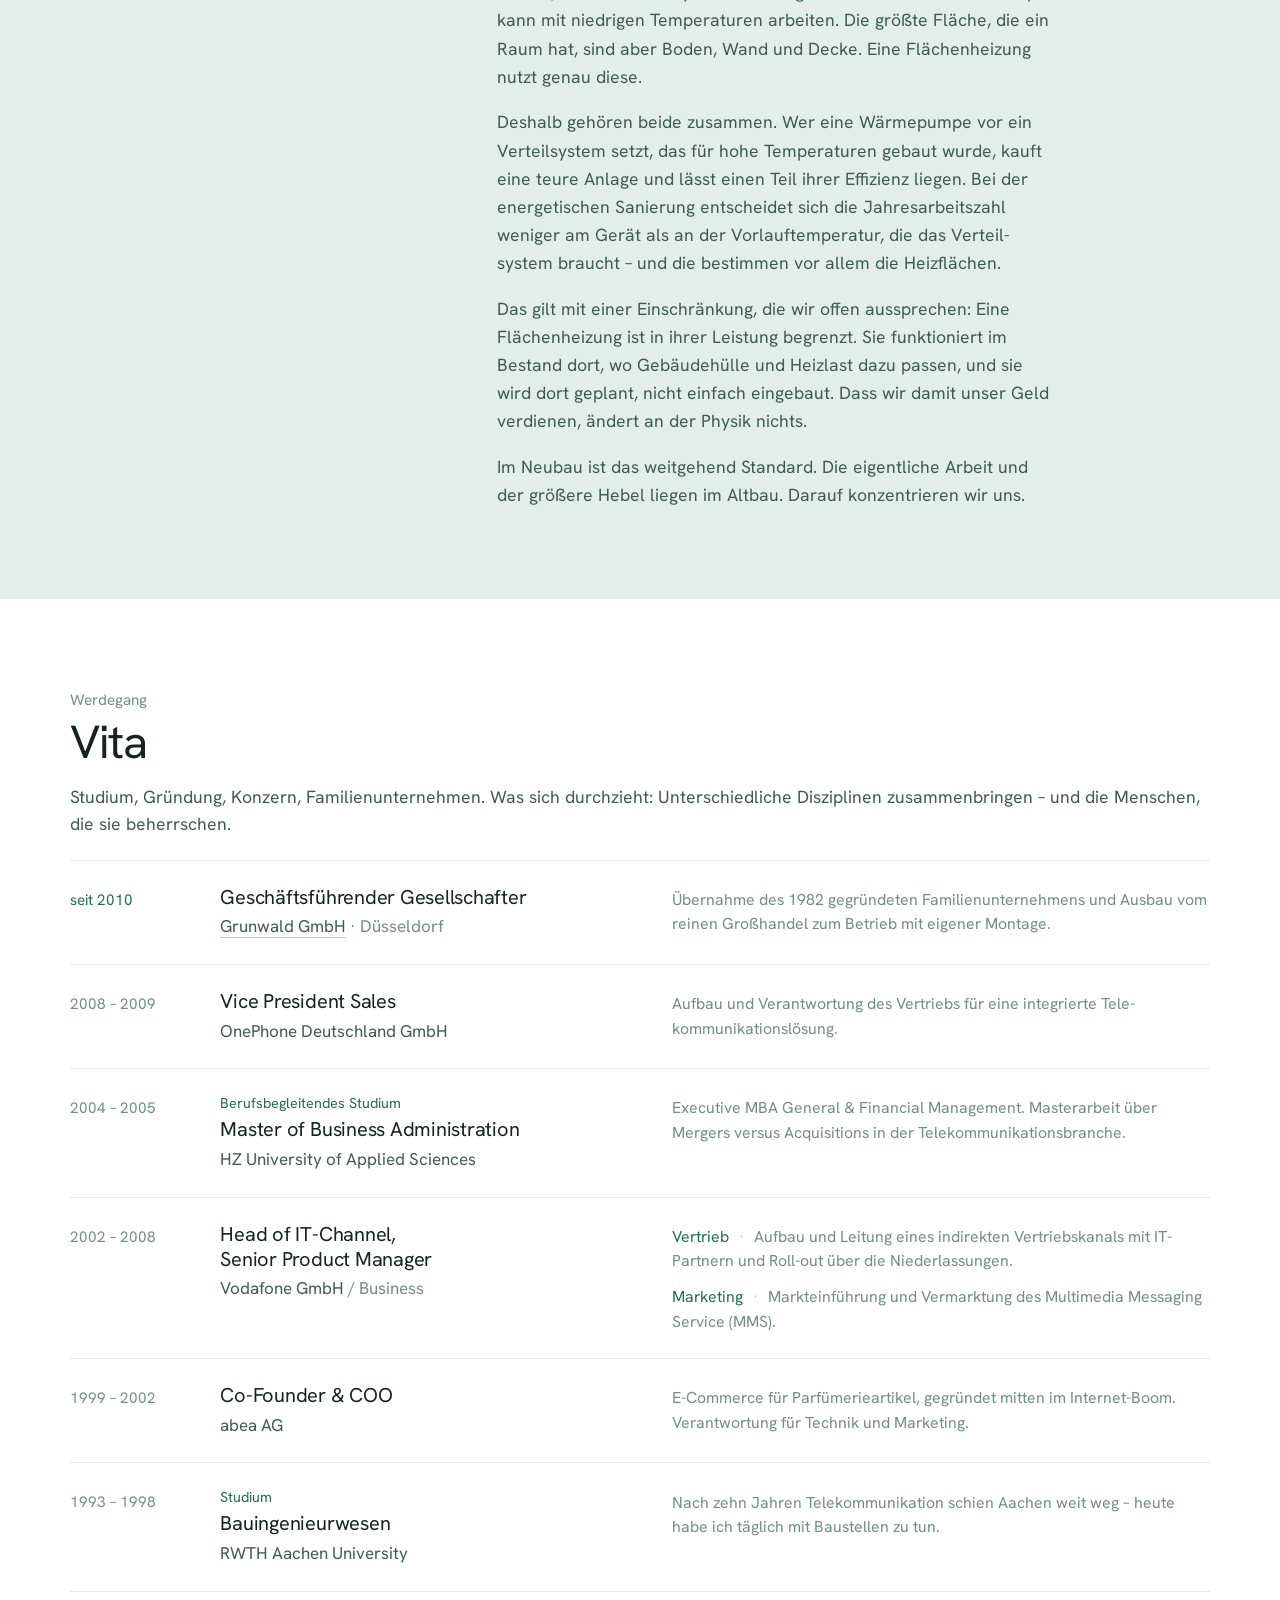
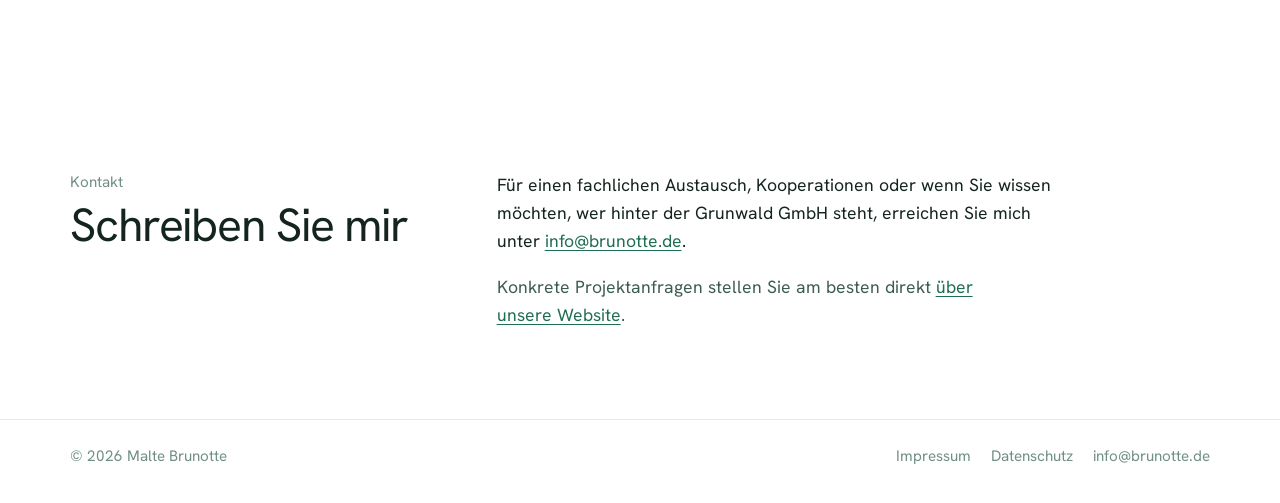
==== commit f5bcab9f: "Impressum und Datenschutzerklaerung angelegt, Verlinkung in der Fusszeile Impressum nach Paragraf 5 " ====
--- a/index.html
+++ b/index.html
@@ -11,10 +11,46 @@
 <link rel="icon" type="image/png" sizes="192x192" href="icon-192.png">
 <link rel="apple-touch-icon" sizes="180x180" href="apple-touch-icon.png">
 <meta name="theme-color" content="#ffffff">
-<link rel="preconnect" href="https://fonts.googleapis.com">
-<link rel="preconnect" href="https://fonts.gstatic.com" crossorigin>
-<link rel="stylesheet" href="https://fonts.googleapis.com/css2?family=Hanken+Grotesk:wght@300;400;500;600&display=swap">
 <style>
+  /* ============================================================
+     Hanken Grotesk - lokal eingebunden (SIL Open Font License 1.1,
+     Lizenztext in fonts/OFL.txt). Bewusst nicht ueber Google Fonts:
+     das wuerde die IP-Adresse jedes Besuchers an Google uebertragen.
+     Nur die Gewichte 400 und 500 - mehr verwendet die Seite nicht.
+     ============================================================ */
+  @font-face {
+    font-family: "Hanken Grotesk";
+    font-style: normal;
+    font-weight: 400;
+    font-display: swap;
+    src: url("fonts/hanken-grotesk-400-latin.woff2") format("woff2");
+    unicode-range: U+0000-00FF, U+0131, U+0152-0153, U+02BB-02BC, U+02C6, U+02DA, U+02DC, U+0304, U+0308, U+0329, U+2000-206F, U+20AC, U+2122, U+2191, U+2193, U+2212, U+2215, U+FEFF, U+FFFD;
+  }
+  @font-face {
+    font-family: "Hanken Grotesk";
+    font-style: normal;
+    font-weight: 500;
+    font-display: swap;
+    src: url("fonts/hanken-grotesk-500-latin.woff2") format("woff2");
+    unicode-range: U+0000-00FF, U+0131, U+0152-0153, U+02BB-02BC, U+02C6, U+02DA, U+02DC, U+0304, U+0308, U+0329, U+2000-206F, U+20AC, U+2122, U+2191, U+2193, U+2212, U+2215, U+FEFF, U+FFFD;
+  }
+  @font-face {
+    font-family: "Hanken Grotesk";
+    font-style: normal;
+    font-weight: 400;
+    font-display: swap;
+    src: url("fonts/hanken-grotesk-400-latin-ext.woff2") format("woff2");
+    unicode-range: U+0100-02BA, U+02BD-02C5, U+02C7-02CC, U+02CE-02D7, U+02DD-02FF, U+0304, U+0308, U+0329, U+1D00-1DBF, U+1E00-1E9F, U+1EF2-1EFF, U+2020, U+20A0-20AB, U+20AD-20C4, U+2113, U+2C60-2C7F, U+A720-A7FF;
+  }
+  @font-face {
+    font-family: "Hanken Grotesk";
+    font-style: normal;
+    font-weight: 500;
+    font-display: swap;
+    src: url("fonts/hanken-grotesk-500-latin-ext.woff2") format("woff2");
+    unicode-range: U+0100-02BA, U+02BD-02C5, U+02C7-02CC, U+02CE-02D7, U+02DD-02FF, U+0304, U+0308, U+0329, U+1D00-1DBF, U+1E00-1E9F, U+1EF2-1EFF, U+2020, U+20A0-20AB, U+20AD-20C4, U+2113, U+2C60-2C7F, U+A720-A7FF;
+  }
+
   /* ============================================================
      ENTWURF Re-Design
      Farbe   · aus dem Logo: Navy #171C28 + Blau #2C6BF2
@@ -279,6 +315,7 @@
   .prose p:first-child { color: var(--ink); }
   /* Schlagworte im Fließtext: eine Stufe kräftiger und in voller Schriftfarbe –
      keine echte Fettung, die gibt es sonst nirgends auf der Seite. */
+  strong, b { font-weight: 500; }
   .prose strong { font-weight: 500; color: var(--ink); }
   /* Schlusszeile mit Verweis – gleiche Größe wie der Fließtext, nur gedämpfter */
   .prose .prose-note { color: var(--muted); margin-top: 0.3rem; }
@@ -297,6 +334,9 @@
     border-top: 1px solid var(--line); padding: 1.6rem 0 2.2rem; font-size: 0.95rem;
   }
   .site-footer .wrap { display: flex; justify-content: space-between; gap: 1rem; flex-wrap: wrap; }
+  .footer-rechts { display: flex; gap: 1.25rem; flex-wrap: wrap; align-items: center; }
+  .site-footer a:not(.mail) { color: var(--muted); text-decoration: none; transition: color .15s; }
+  .site-footer a:not(.mail):hover { color: var(--accent); }
 
   @media (prefers-reduced-motion: reduce) {
     html { scroll-behavior: auto; }
@@ -596,7 +636,11 @@
 <footer class="site-footer">
   <div class="wrap">
     <span>© 2026 Malte Brunotte</span>
-    <span class="mail" data-u="info" data-d="brunotte.de">info [at] brunotte.de</span>
+    <span class="footer-rechts">
+      <a href="impressum.html">Impressum</a>
+      <a href="datenschutz.html">Datenschutz</a>
+      <span class="mail" data-u="info" data-d="brunotte.de">info [at] brunotte.de</span>
+    </span>
   </div>
 </footer>
 
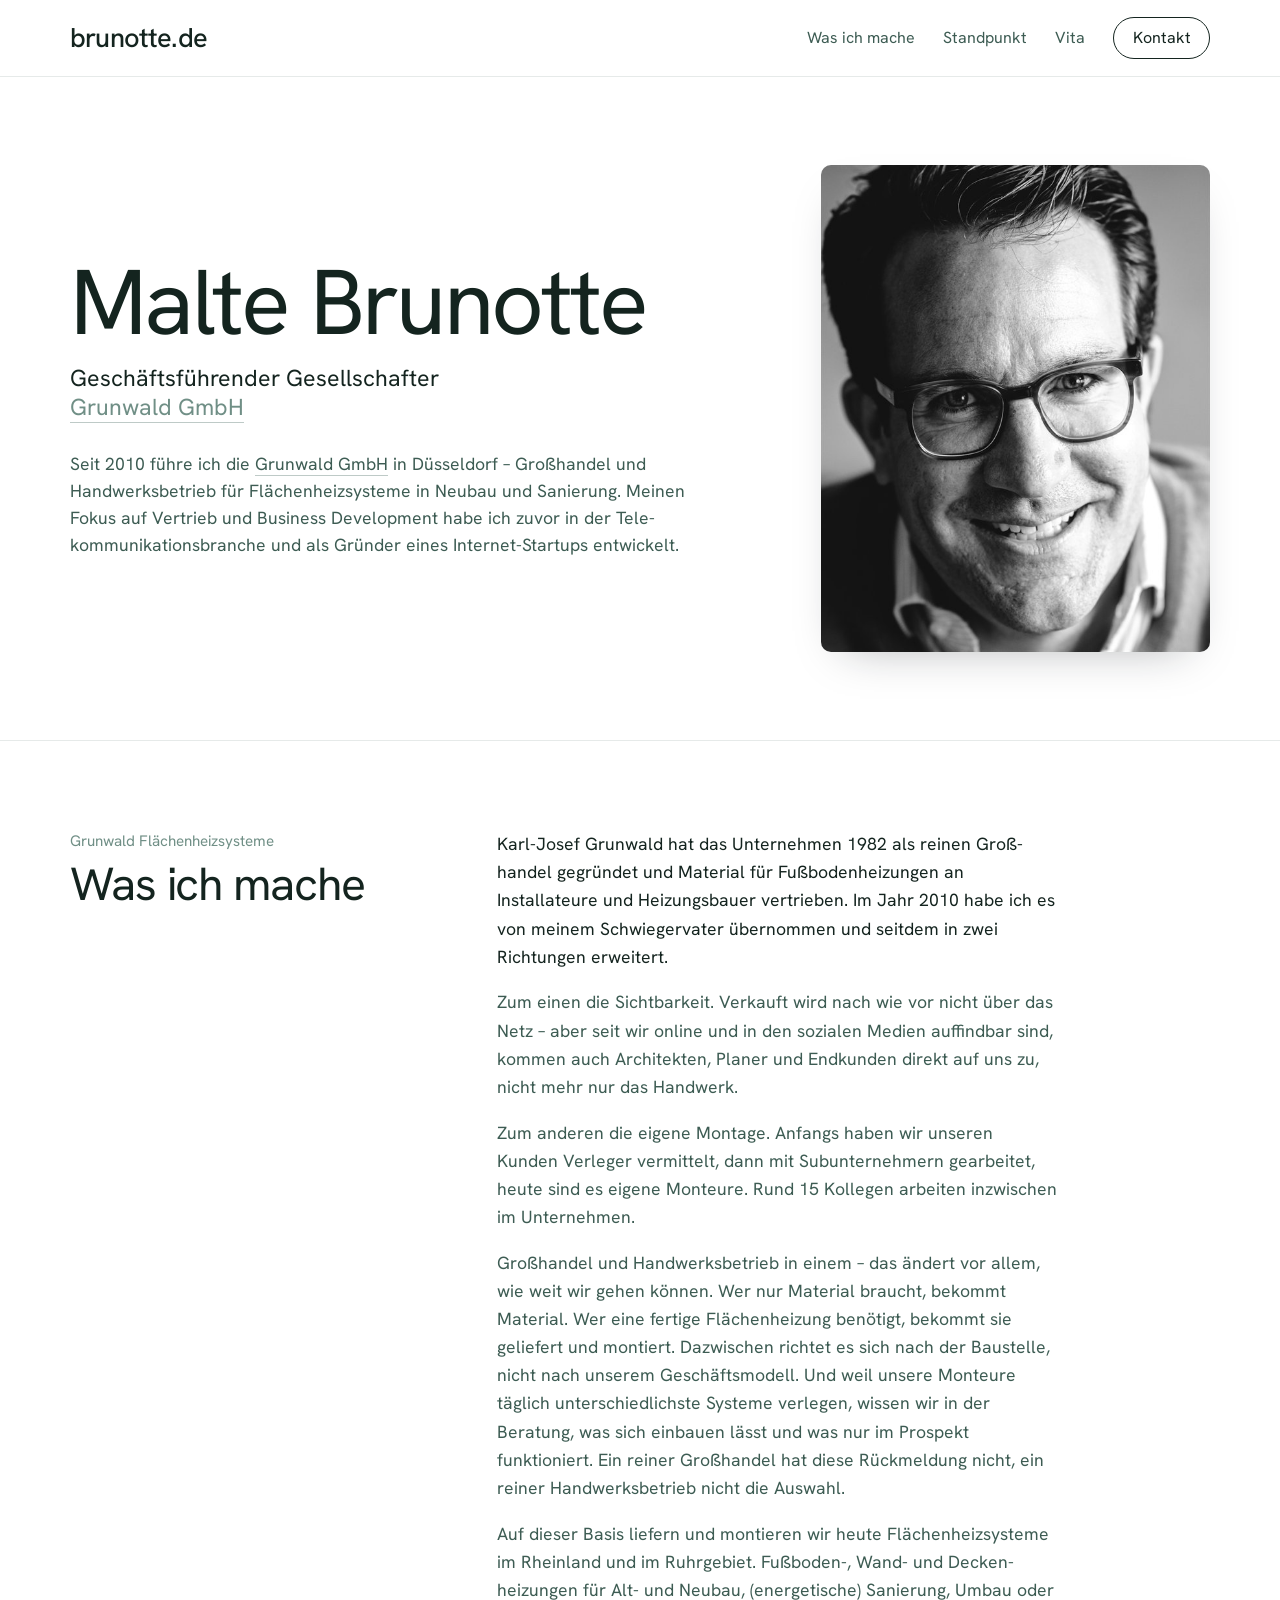
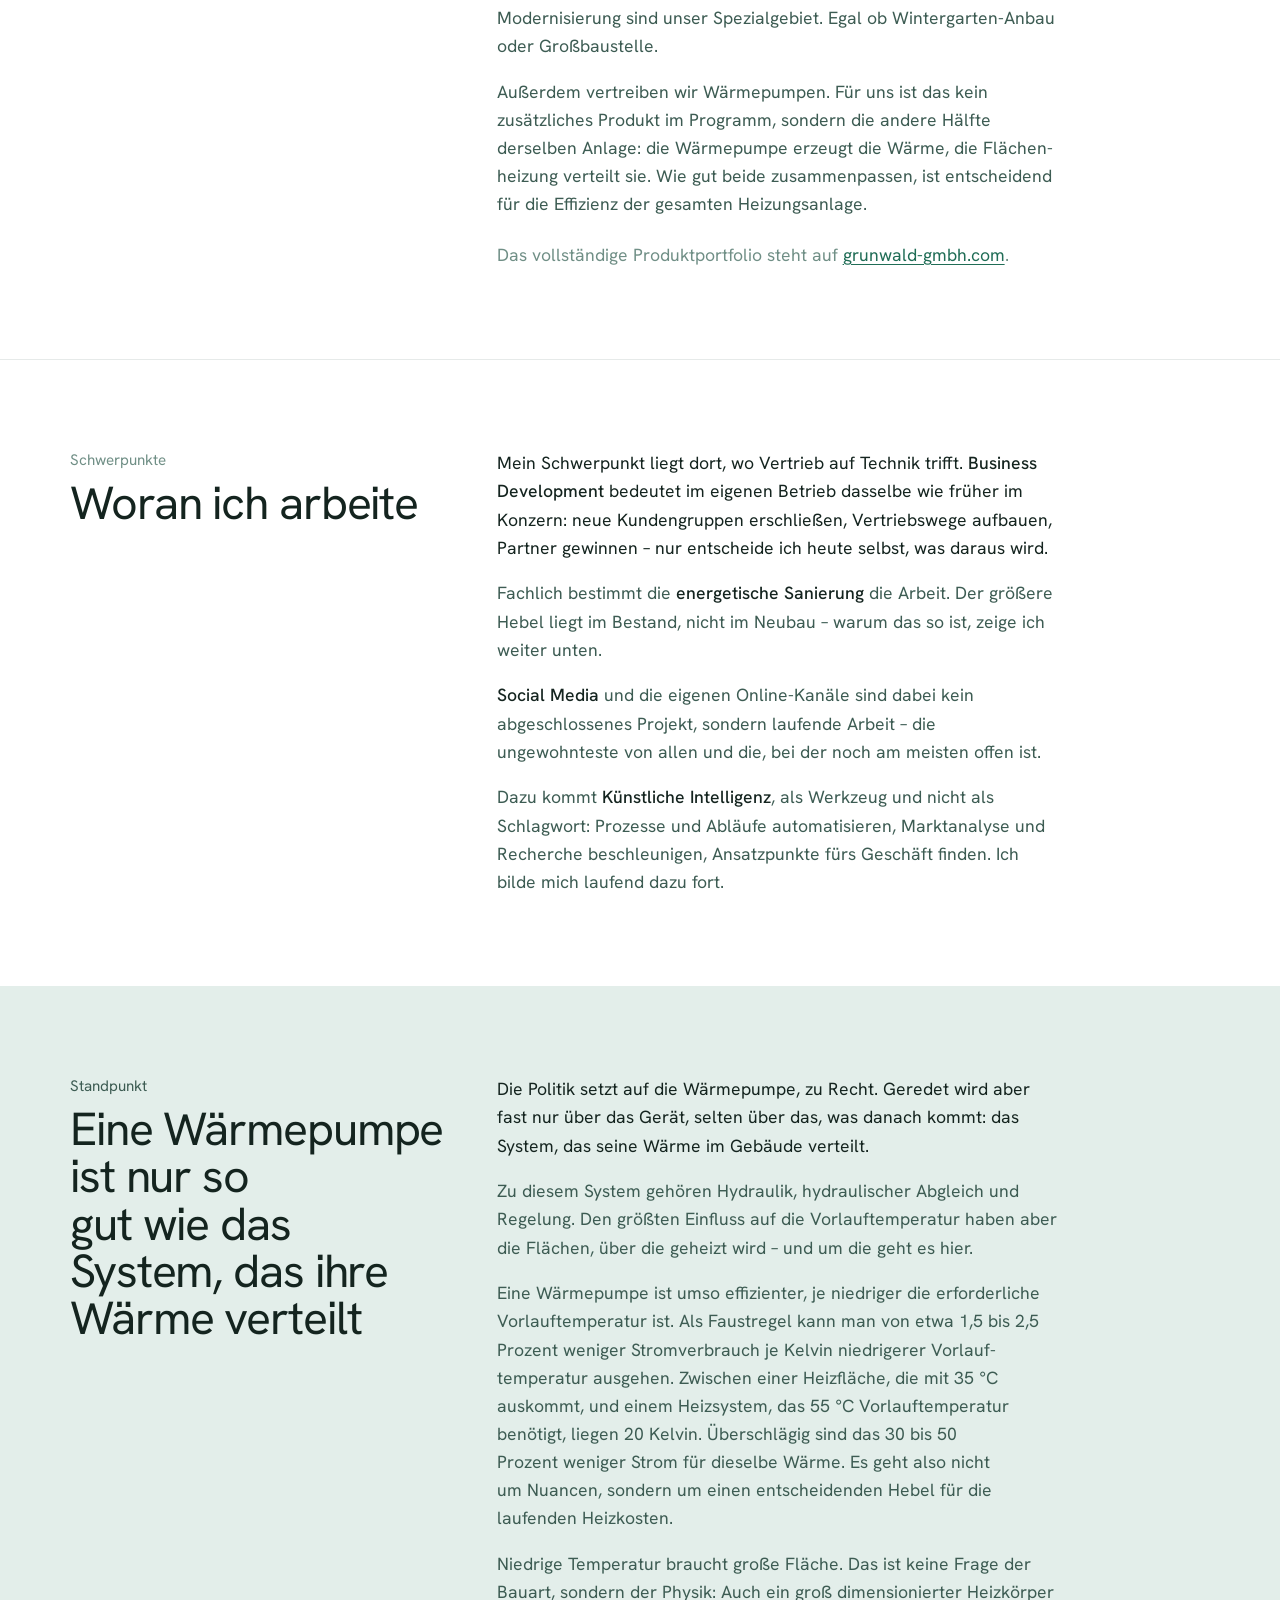
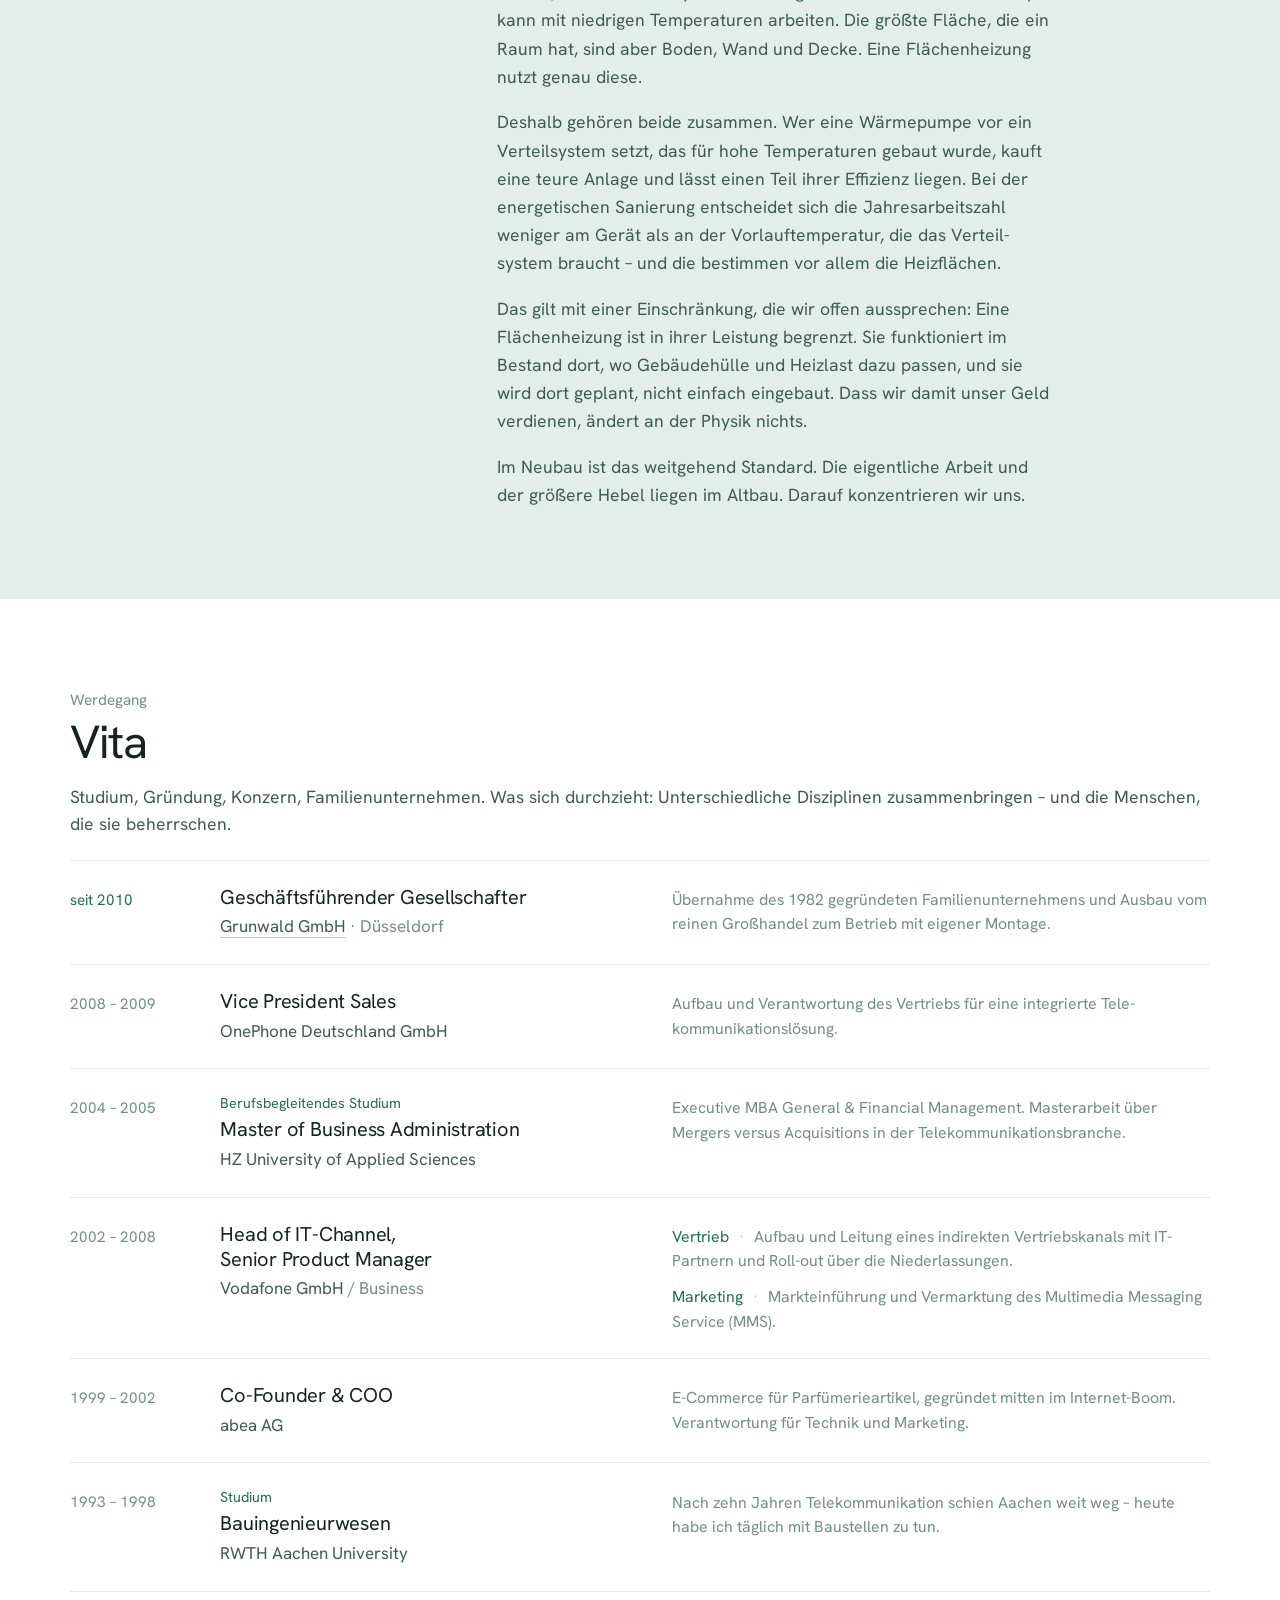
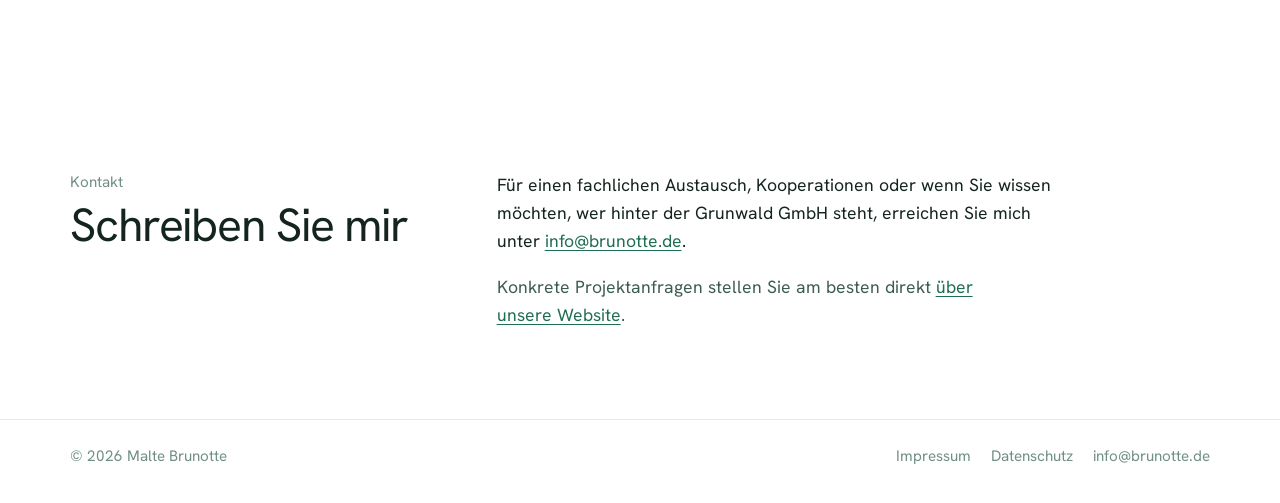
==== commit 8385ed7e: "Erster Absatz: Gruender zuerst, Schwiegervater erst bei der Uebernahme Der Name erklaert so gleich d" ====
--- a/index.html
+++ b/index.html
@@ -400,9 +400,9 @@
       </div>
       <div class="prose">
         <p>
-          Mein Schwieger­vater, Karl-Josef Grunwald, hat das Unternehmen 1982 als reinen
-          Groß­handel gegründet und Material für Fußboden­heizungen an Installateure und
-          Heizungs­bauer vertrieben. Im Jahr 2010 habe ich es übernommen und seitdem in zwei
+          Karl-Josef Grunwald hat das Unternehmen 1982 als reinen Groß­handel gegründet und
+          Material für Fußboden­heizungen an Installateure und Heizungs­bauer vertrieben.
+          Im Jahr 2010 habe ich es von meinem Schwieger­vater übernommen und seitdem in zwei
           Richtungen erweitert.
         </p>
         <p>
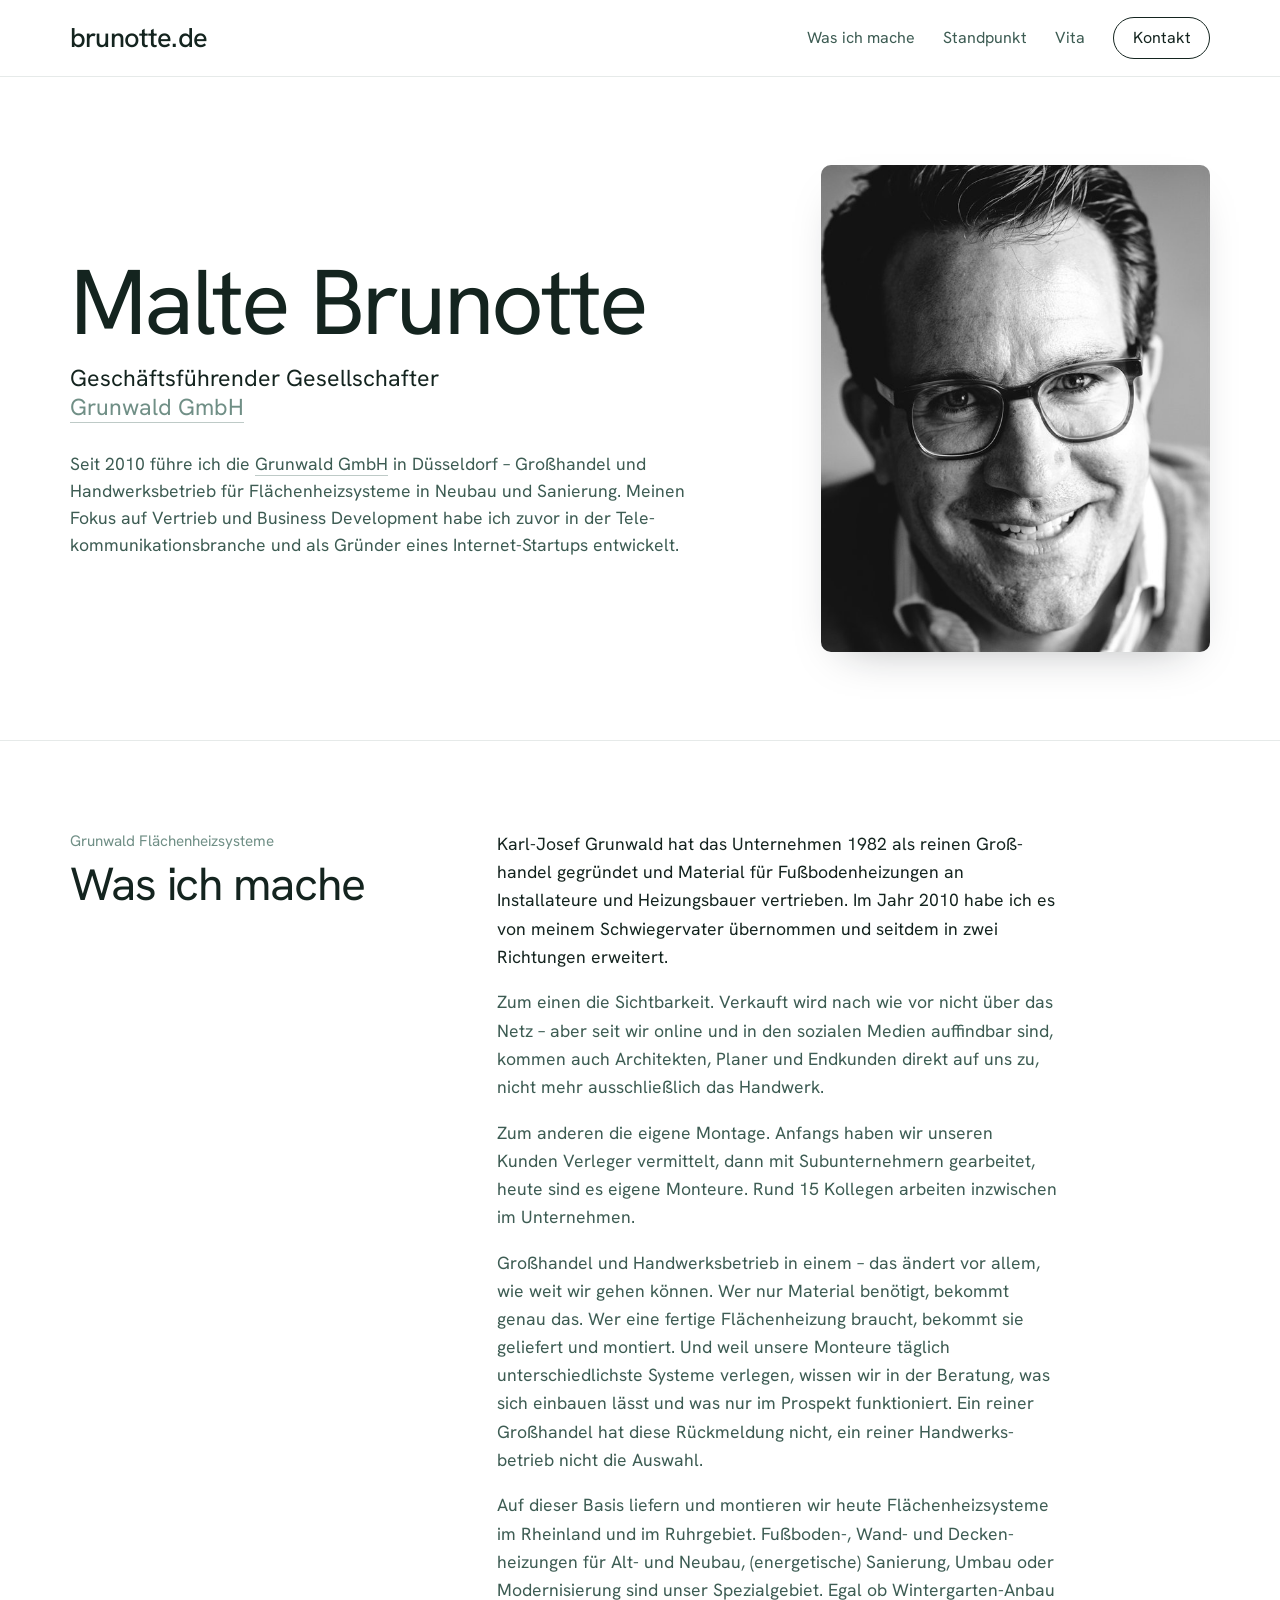
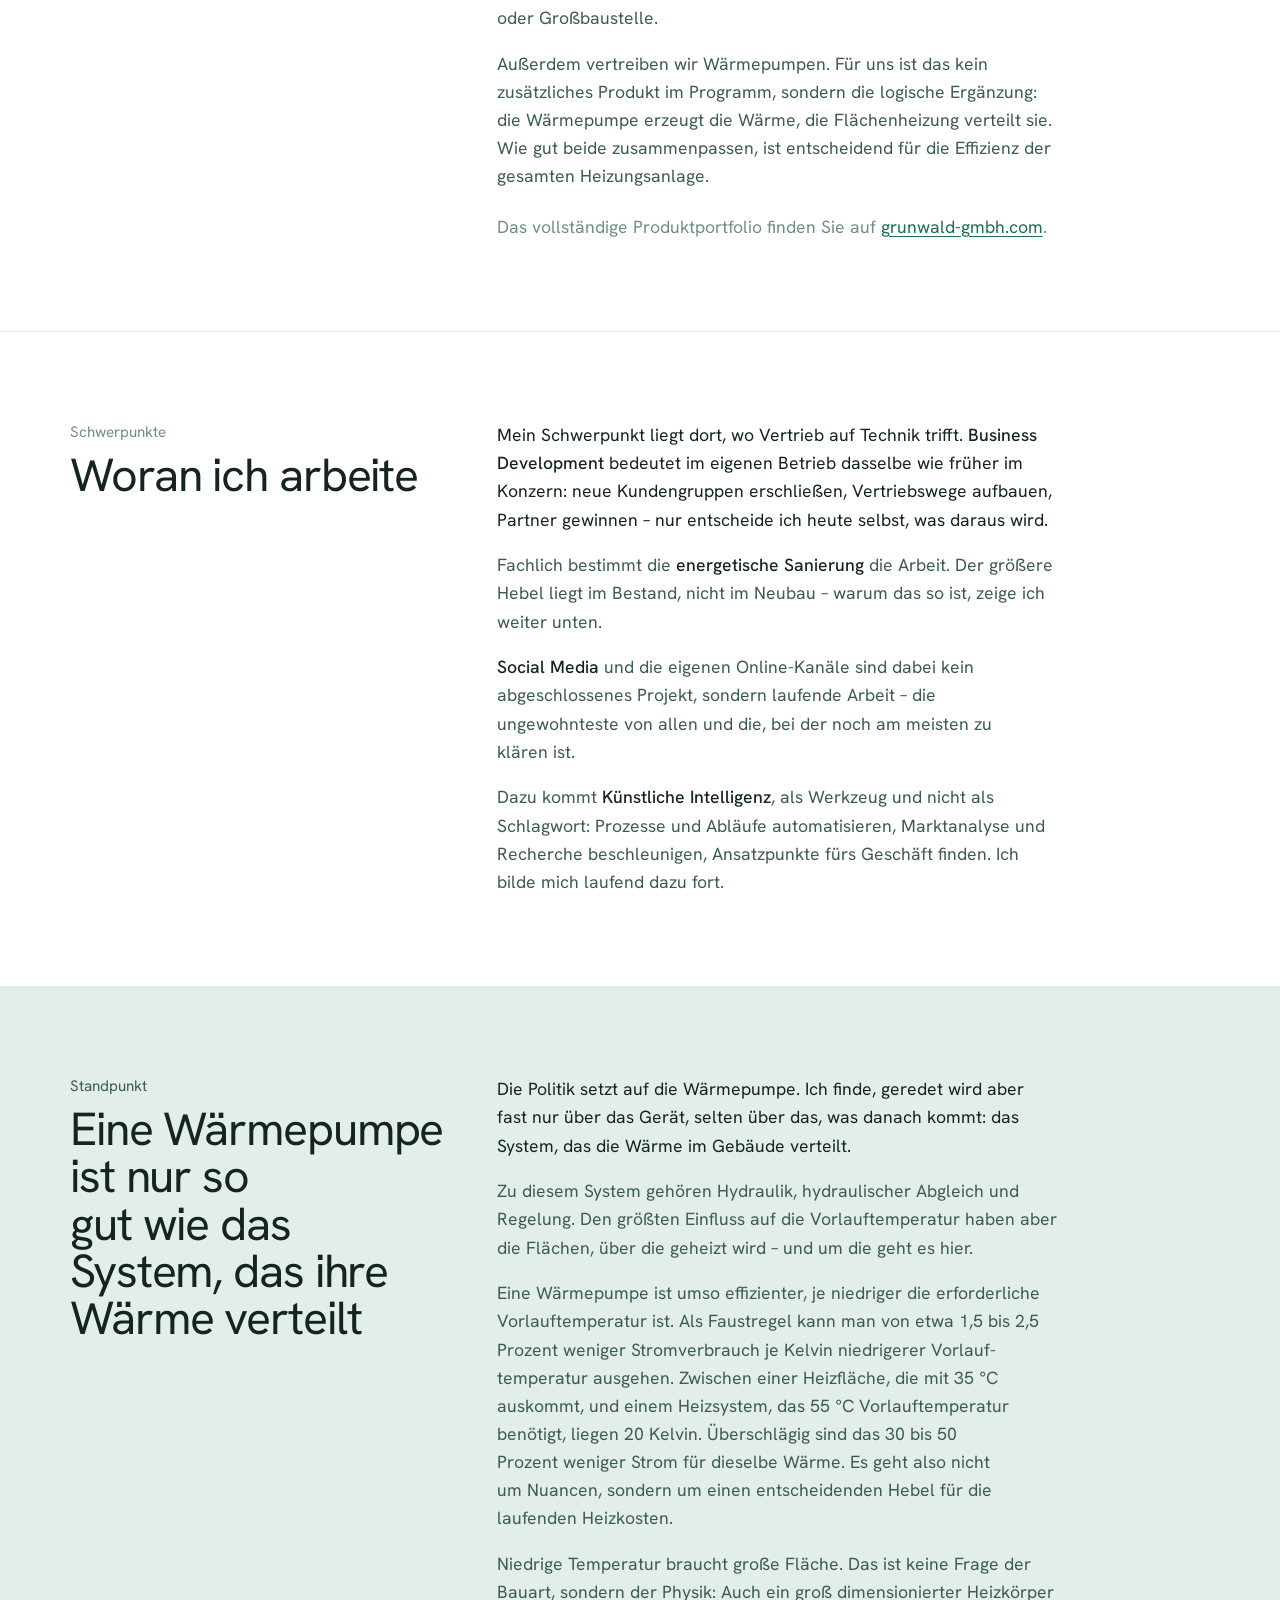
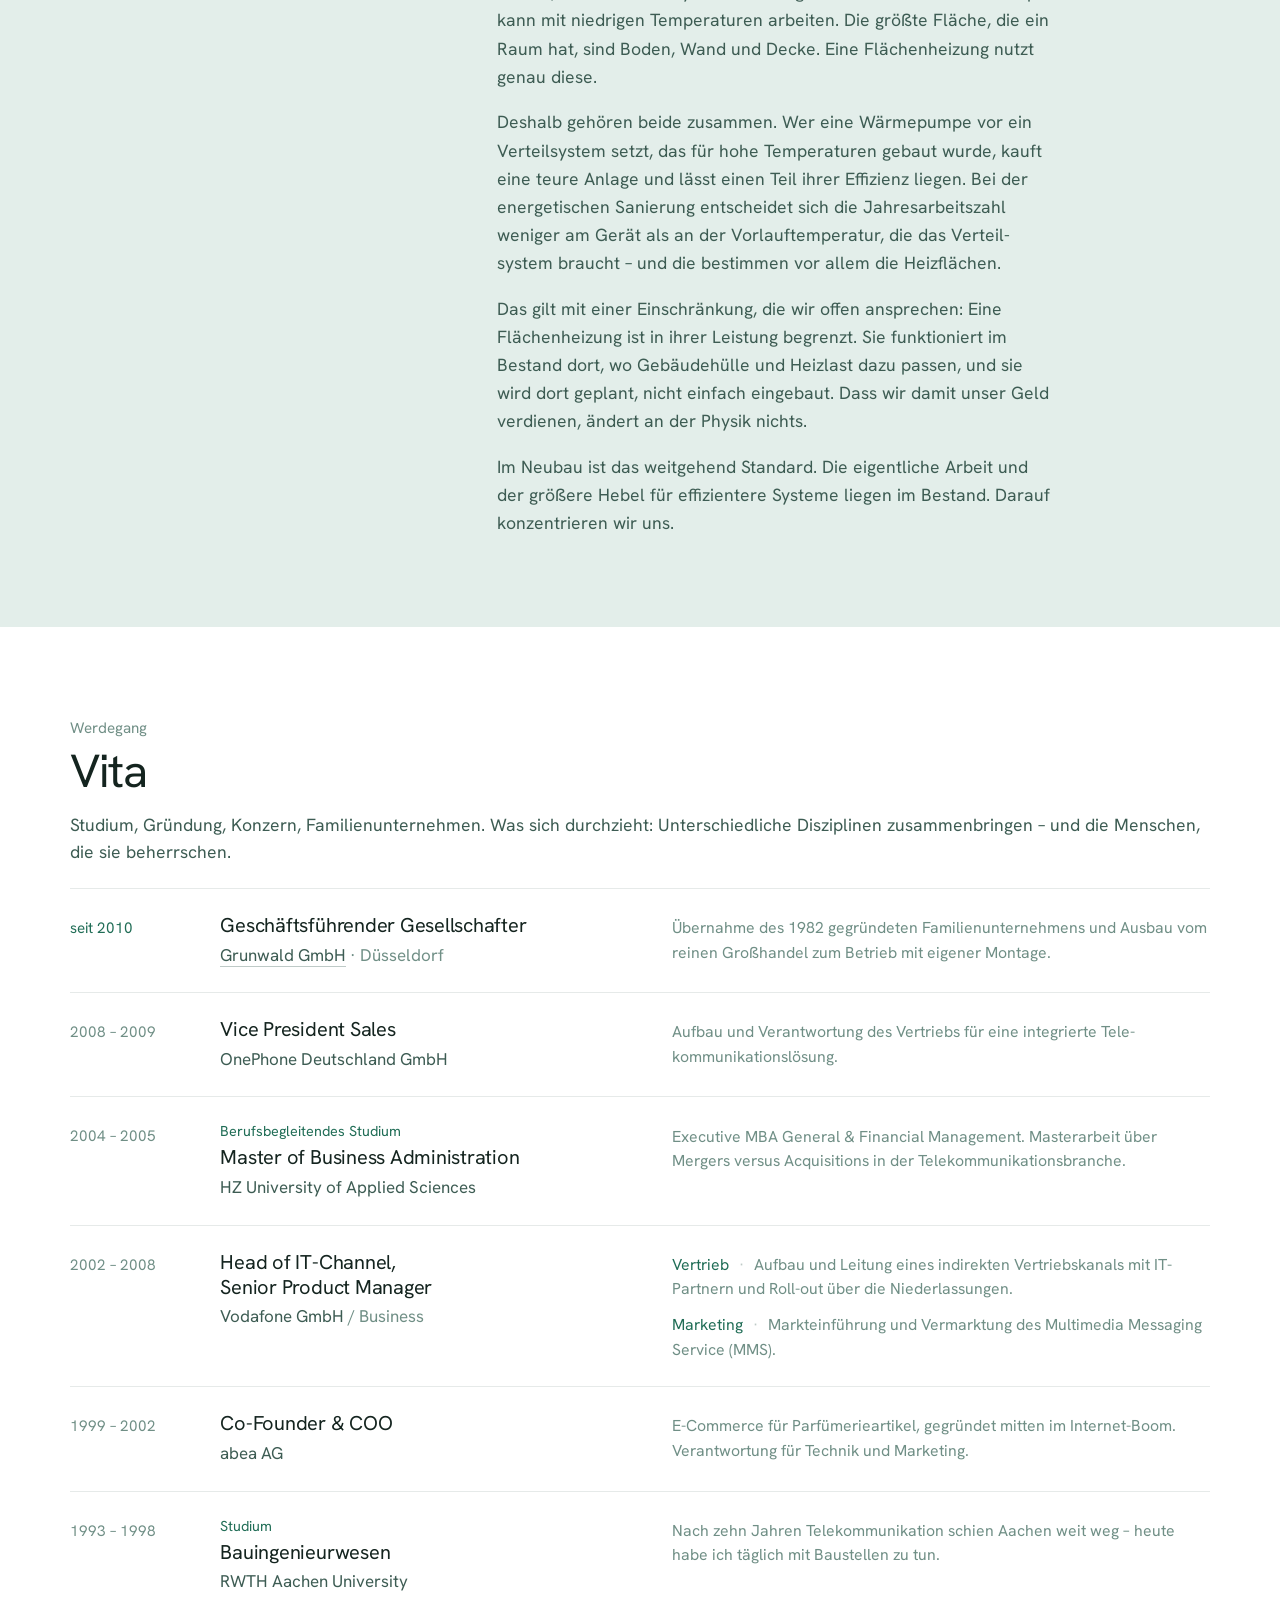
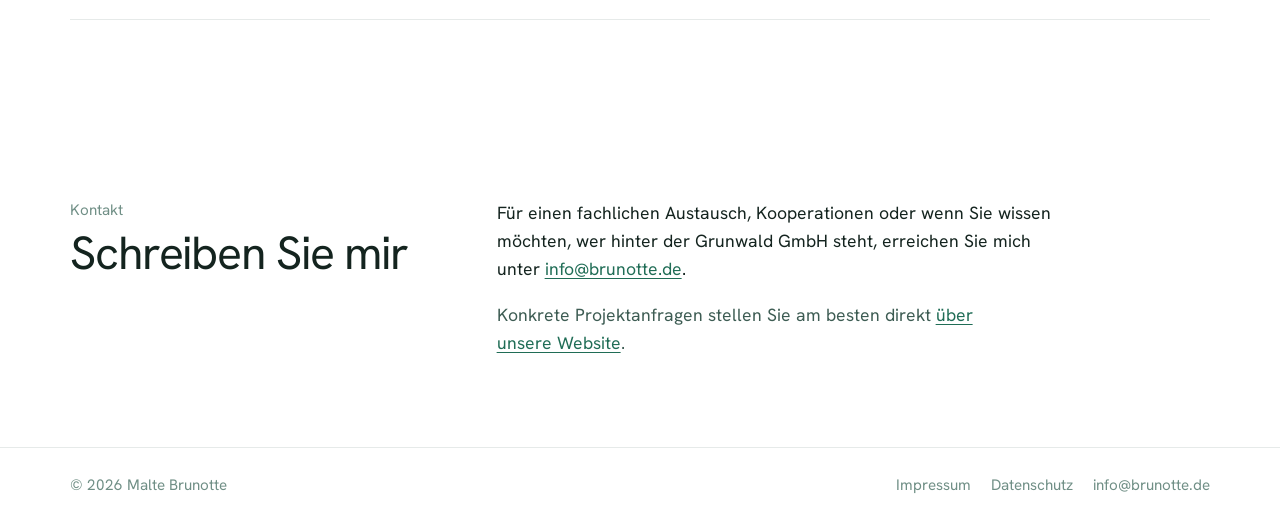
==== commit e6fbe9b5: "Textfeinschliff in "Was ich mache" und im Standpunkt Zehn Einzelaenderungen nach Maltes Vorgabe: pra" ====
--- a/index.html
+++ b/index.html
@@ -408,7 +408,7 @@
         <p>
           Zum einen die Sichtbarkeit. Verkauft wird nach wie vor nicht über das Netz – aber
           seit wir online und in den sozialen Medien auffindbar sind, kommen auch Architekten,
-          Planer und Endkunden direkt auf uns zu, nicht mehr nur das Handwerk.
+          Planer und Endkunden direkt auf uns zu, nicht mehr ausschließlich das Handwerk.
         </p>
         <p>
           Zum anderen die eigene Montage. Anfangs haben wir unseren Kunden Verleger vermittelt,
@@ -417,9 +417,8 @@
         </p>
         <p>
           Groß­handel und Handwerks­betrieb in einem – das ändert vor allem, wie weit wir gehen
-          können. Wer nur Material braucht, bekommt Material. Wer eine fertige Flächen­heizung
-          benötigt, bekommt sie geliefert und montiert. Dazwischen richtet es sich nach der
-          Baustelle, nicht nach unserem Geschäfts­modell. Und weil unsere Monteure täglich
+          können. Wer nur Material benötigt, bekommt genau das. Wer eine fertige Flächen­heizung
+          braucht, bekommt sie geliefert und montiert. Und weil unsere Monteure täglich
           unterschiedlichste Systeme verlegen, wissen wir in der Beratung, was sich einbauen
           lässt und was nur im Prospekt funktioniert. Ein reiner Groß­handel hat diese
           Rückmeldung nicht, ein reiner Handwerks­betrieb nicht die Auswahl.
@@ -432,12 +431,12 @@
         </p>
         <p>
           Außerdem vertreiben wir Wärmepumpen. Für uns ist das kein zusätzliches Produkt im
-          Programm, sondern die andere Hälfte derselben Anlage: die Wärmepumpe erzeugt die
+          Programm, sondern die logische Ergänzung: die Wärmepumpe erzeugt die
           Wärme, die Flächen­heizung verteilt sie. Wie gut beide zusammen­passen, ist
           entscheidend für die Effizienz der gesamten Heizungs­anlage.
         </p>
         <p class="prose-note">
-          Das vollständige Produkt­portfolio steht auf
+          Das vollständige Produkt­portfolio finden Sie auf
           <a href="https://www.grunwald-gmbh.com" target="_blank" rel="noopener">grunwald-gmbh.com</a>.
         </p>
       </div>
@@ -465,7 +464,7 @@
         <p>
           <strong>Social Media</strong> und die eigenen Online-Kanäle sind dabei kein
           abgeschlossenes Projekt, sondern laufende Arbeit – die ungewohnteste von allen und
-          die, bei der noch am meisten offen ist.
+          die, bei der noch am meisten zu klären ist.
         </p>
         <p>
           Dazu kommt <strong>Künstliche Intelligenz</strong>, als Werkzeug und nicht als
@@ -485,8 +484,8 @@
       </div>
       <div class="prose">
         <p>
-          Die Politik setzt auf die Wärmepumpe, zu Recht. Geredet wird aber fast nur über das
-          Gerät, selten über das, was danach kommt: das System, das seine Wärme im Gebäude
+          Die Politik setzt auf die Wärmepumpe. Ich finde, geredet wird aber fast nur über das
+          Gerät, selten über das, was danach kommt: das System, das die Wärme im Gebäude
           verteilt.
         </p>
         <p>
@@ -506,7 +505,7 @@
         <p>
           Niedrige Temperatur braucht große Fläche. Das ist keine Frage der Bauart, sondern der
           Physik: Auch ein groß dimensionierter Heiz­körper kann mit niedrigen Temperaturen
-          arbeiten. Die größte Fläche, die ein Raum hat, sind aber Boden, Wand und Decke. Eine
+          arbeiten. Die größte Fläche, die ein Raum hat, sind Boden, Wand und Decke. Eine
           Flächen­heizung nutzt genau diese.
         </p>
         <p>
@@ -517,14 +516,14 @@
           braucht – und die bestimmen vor allem die Heiz­flächen.
         </p>
         <p>
-          Das gilt mit einer Einschränkung, die wir offen aussprechen: Eine Flächen­heizung ist in
+          Das gilt mit einer Einschränkung, die wir offen ansprechen: Eine Flächen­heizung ist in
           ihrer Leistung begrenzt. Sie funktioniert im Bestand dort, wo Gebäudehülle und Heizlast
           dazu passen, und sie wird dort geplant, nicht einfach eingebaut. Dass wir damit unser
           Geld verdienen, ändert an der Physik nichts.
         </p>
         <p>
-          Im Neubau ist das weitgehend Standard. Die eigentliche Arbeit und der größere Hebel
-          liegen im Altbau. Darauf konzentrieren wir uns.
+          Im Neubau ist das weitgehend Standard. Die eigentliche Arbeit und der
+          größere Hebel für effizientere Systeme liegen im Bestand. Darauf konzentrieren wir uns.
         </p>
       </div>
     </div>
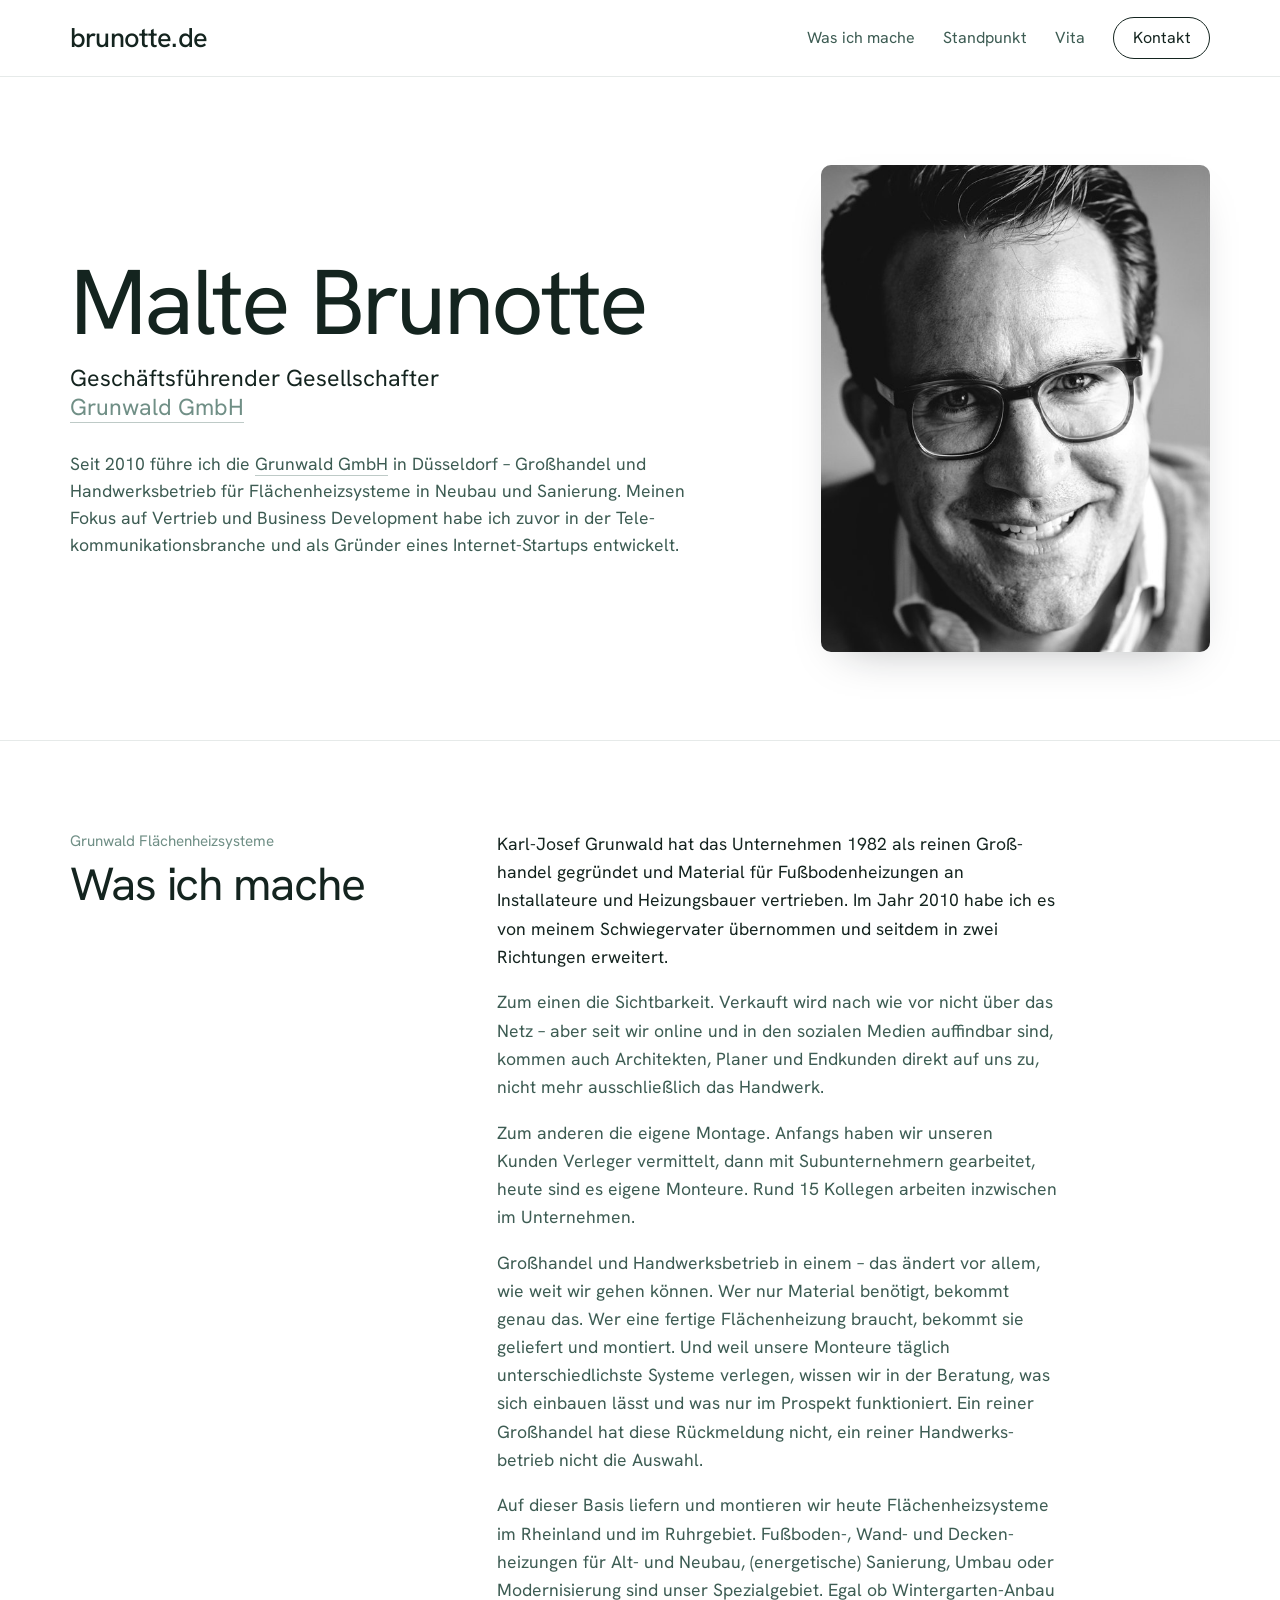
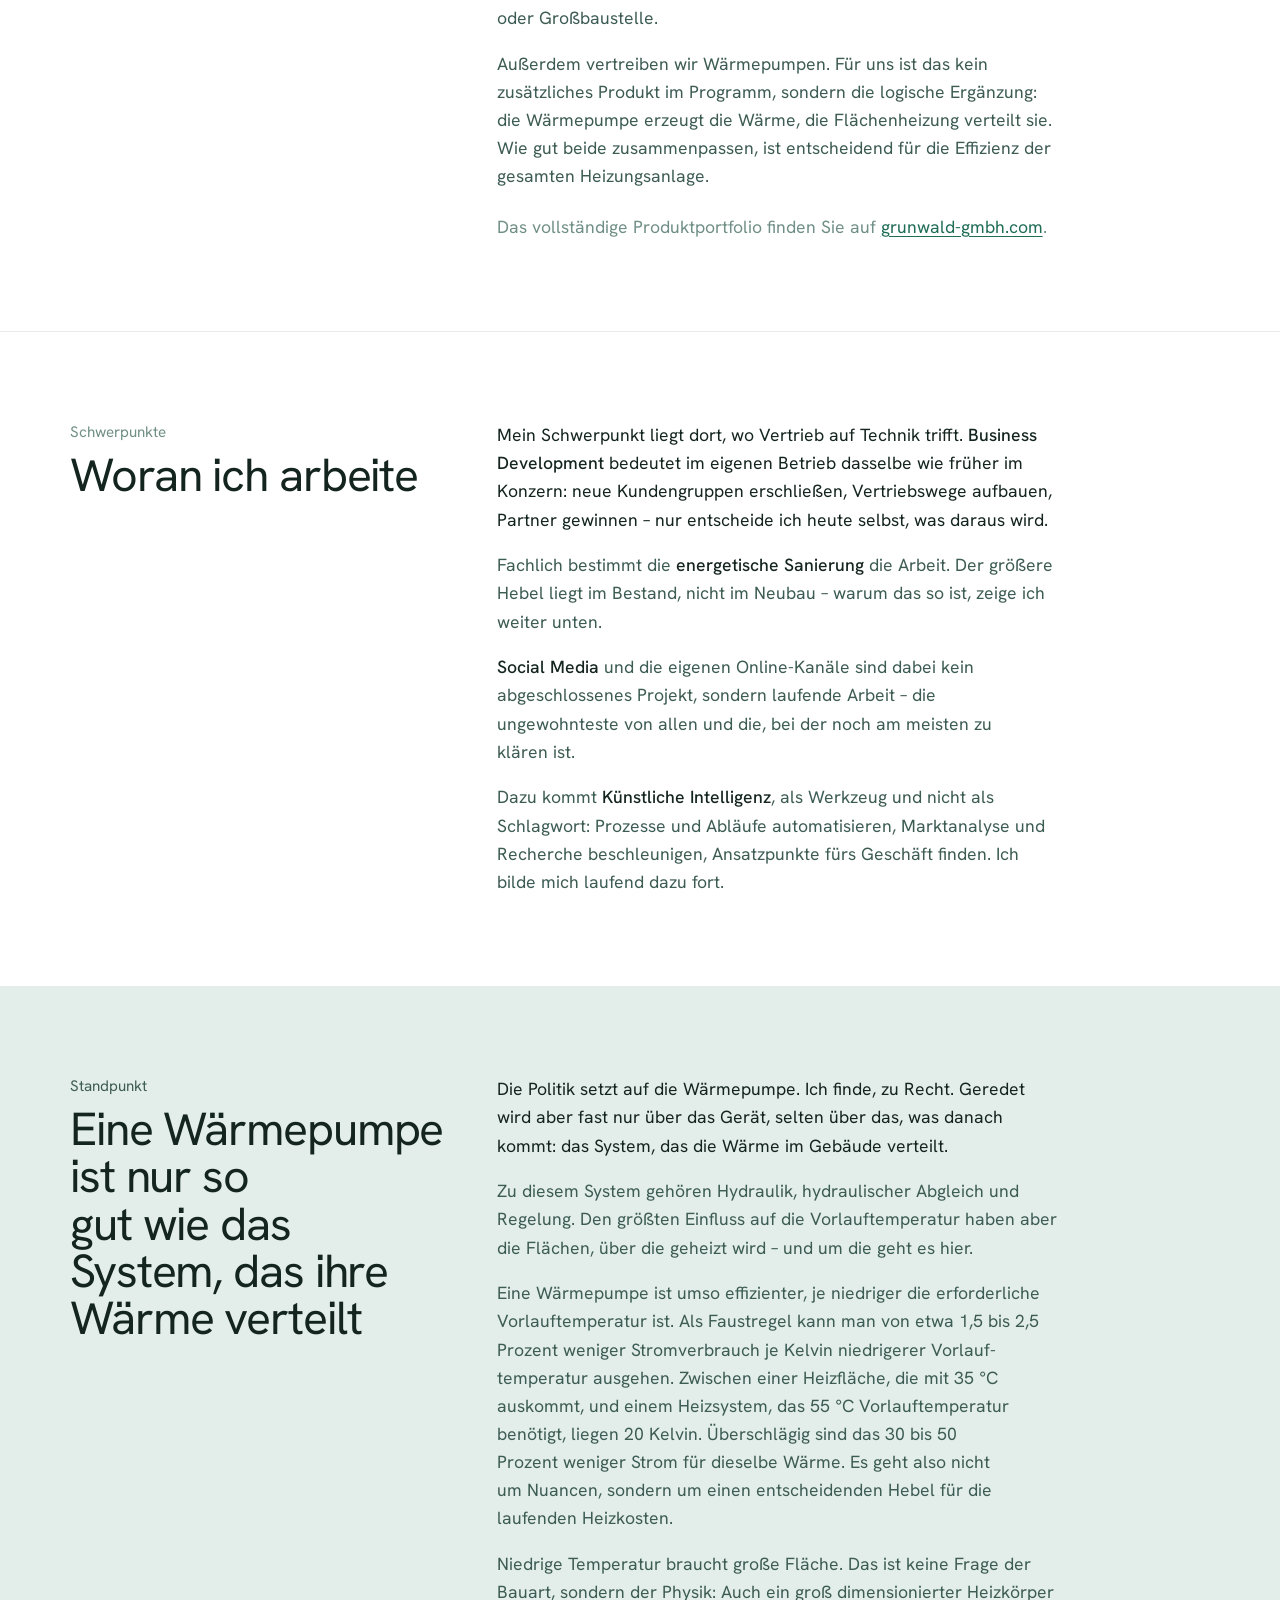
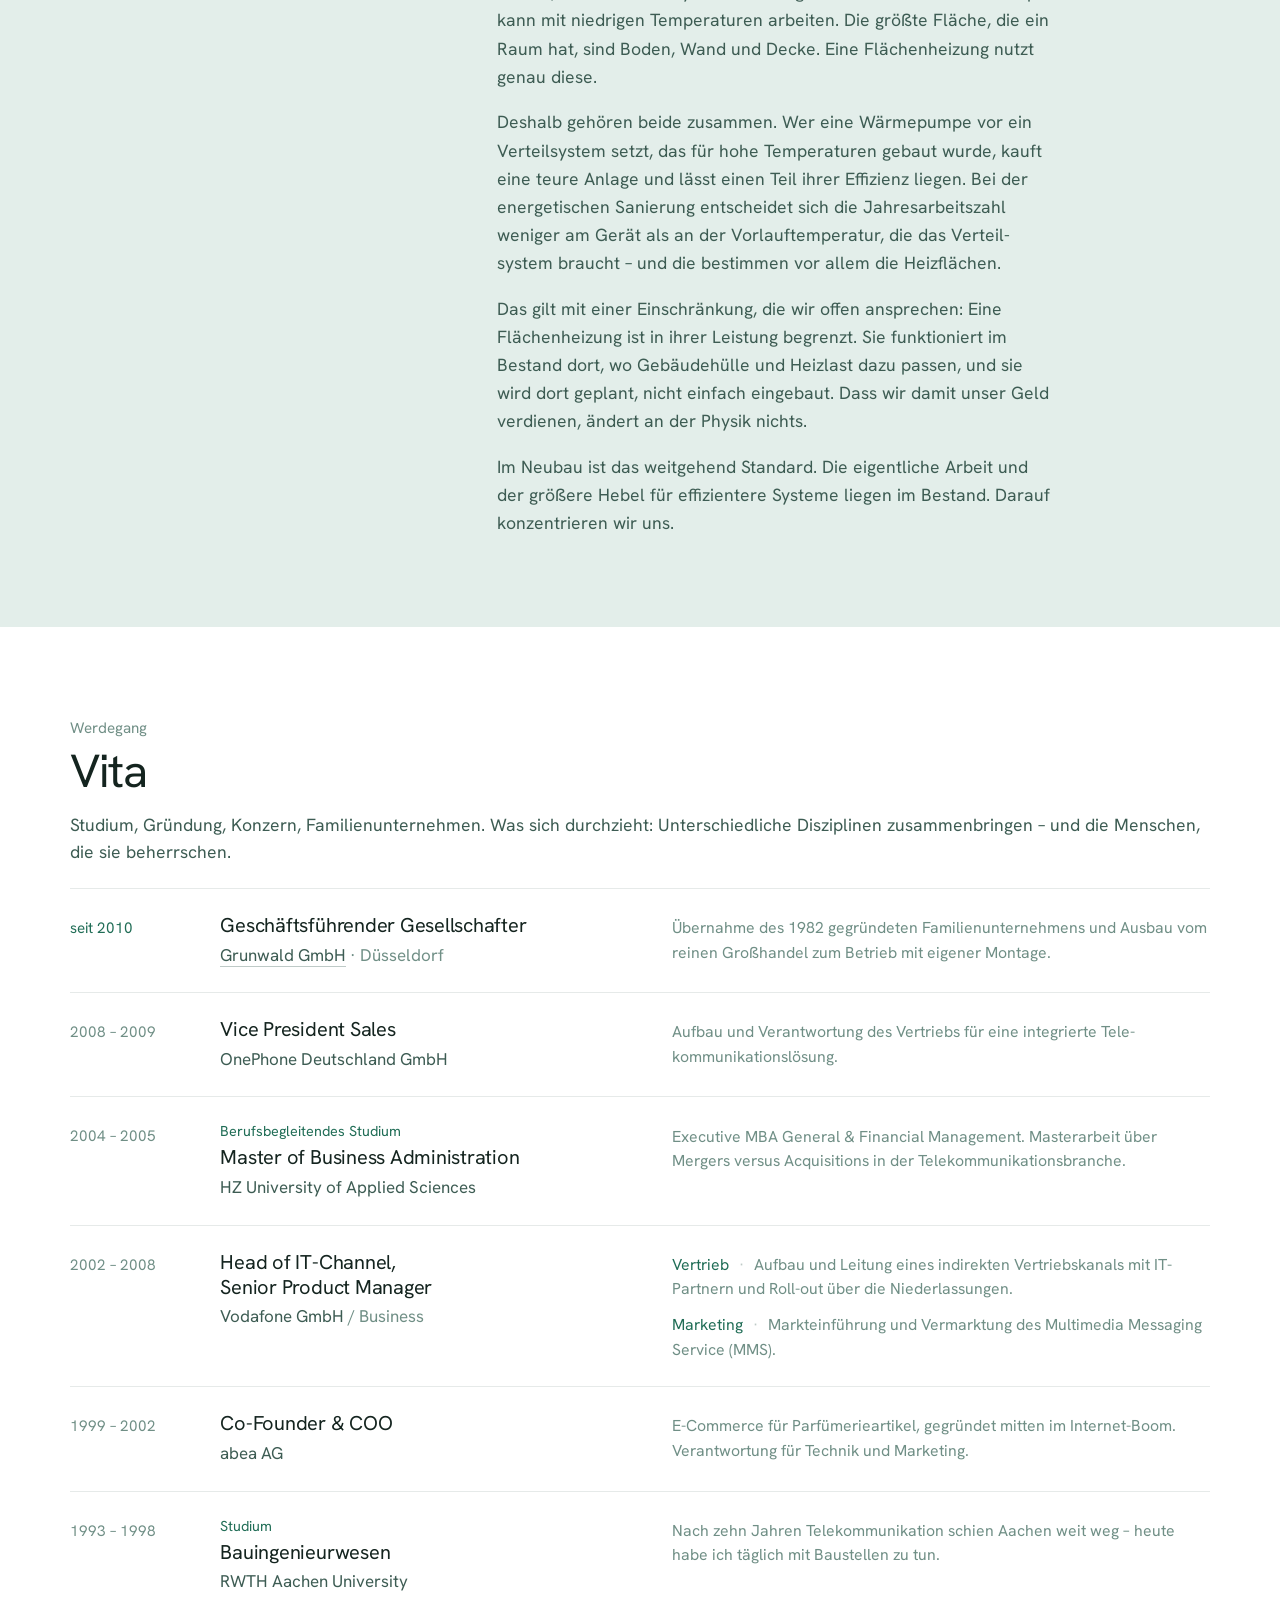
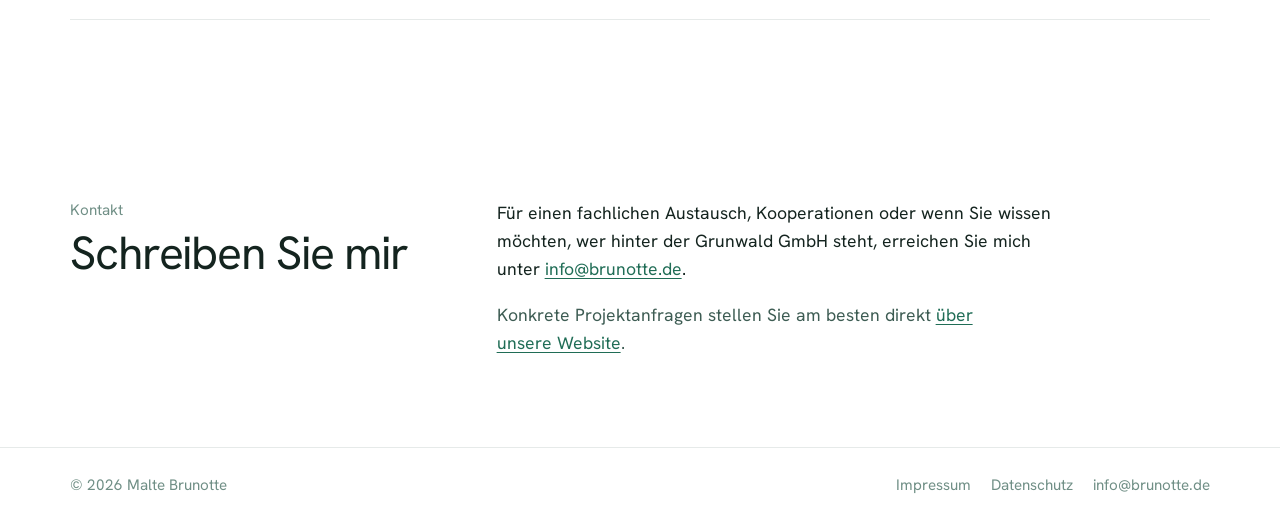
==== commit 1ab7945e: "Standpunkt: Zustimmung zur Waermepumpe als eigener Satz "Ich finde, zu Recht." steht jetzt fuer sich" ====
--- a/index.html
+++ b/index.html
@@ -484,9 +484,9 @@
       </div>
       <div class="prose">
         <p>
-          Die Politik setzt auf die Wärmepumpe. Ich finde, geredet wird aber fast nur über das
-          Gerät, selten über das, was danach kommt: das System, das die Wärme im Gebäude
-          verteilt.
+          Die Politik setzt auf die Wärmepumpe. Ich finde, zu Recht. Geredet wird aber fast nur
+          über das Gerät, selten über das, was danach kommt: das System, das die Wärme im
+          Gebäude verteilt.
         </p>
         <p>
           Zu diesem System gehören Hydraulik, hydraulischer Abgleich und Regelung. Den größten
